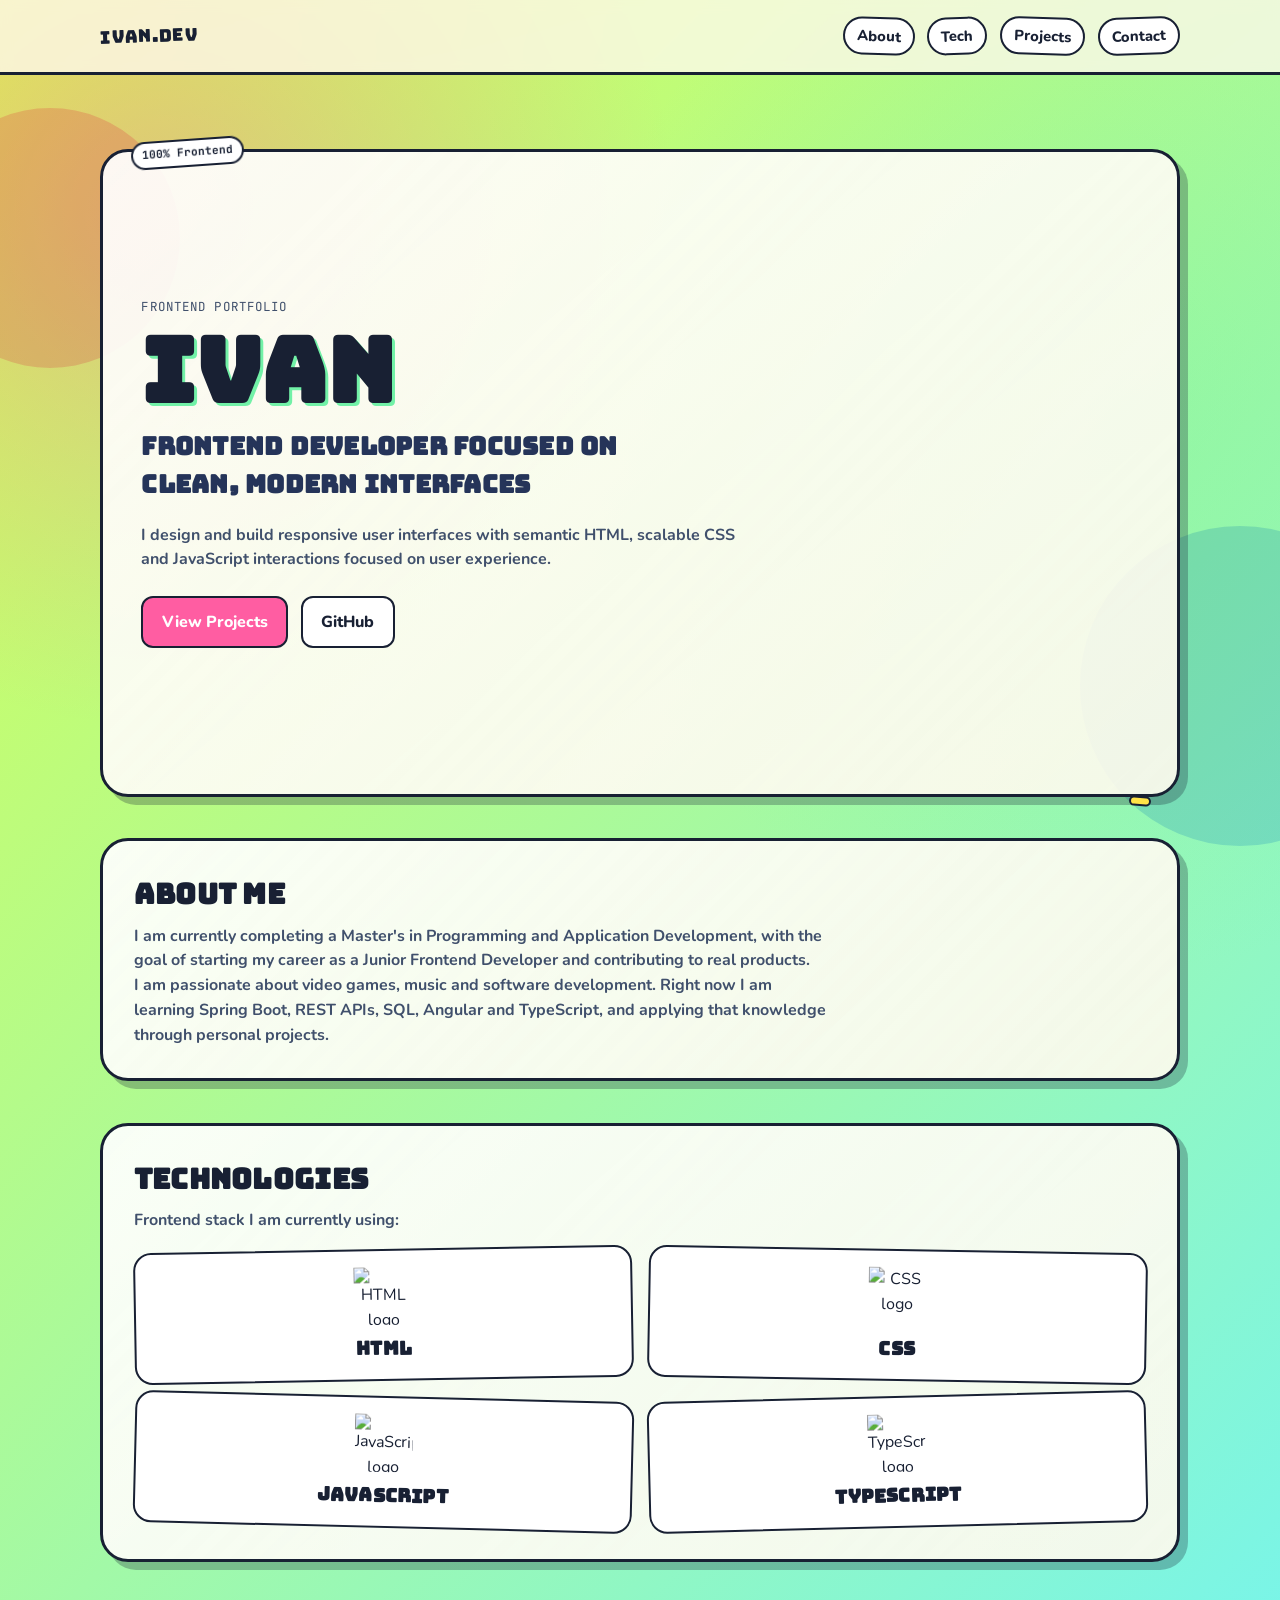
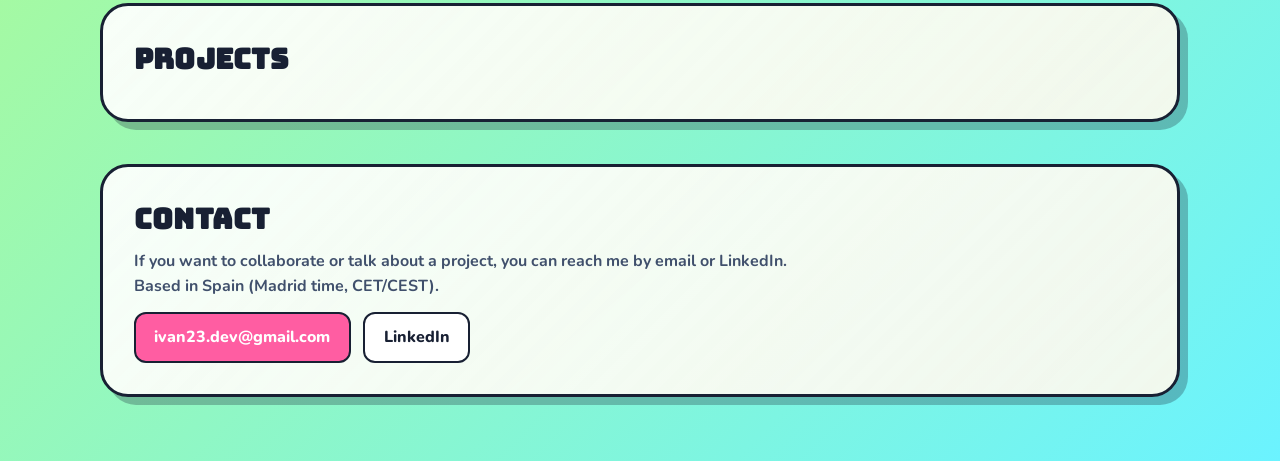
==== index.html @ 4ec6cfa6 "cambios contact" ====
<!DOCTYPE html>
<html lang="es">

<head>
    <!-- Configura la codificación de caracteres para soportar tildes y ñ -->
    <meta charset="UTF-8">
    <!-- Hace que el diseño sea responsive en móviles -->
    <meta name="viewport" content="width=device-width, initial-scale=1.0">
    <!-- Título que aparece en la pestaña del navegador -->
    <title>Ivan Portfolio</title>

    <!-- Preconexión a Google Fonts para mejorar el tiempo de carga -->
    <link rel="preconnect" href="https://fonts.googleapis.com">
    <!-- Preconexión al host estático de fuentes (requiere crossorigin) -->
    <link rel="preconnect" href="https://fonts.gstatic.com" crossorigin>
    <!-- Carga de tipografías usadas en el sitio -->
    <link
        href="https://fonts.googleapis.com/css2?family=Bungee&family=Nunito:wght@500;700;800&family=JetBrains+Mono:wght@500&display=swap"
        rel="stylesheet">
    <!-- Hoja de estilos principal del proyecto -->
    <link rel="stylesheet" href="css/style.css">
</head>

<body>
    <!-- Elementos decorativos de fondo (ocultos a lectores de pantalla) -->
    <div class="bg-orb orb-1" aria-hidden="true"></div>
    <div class="bg-orb orb-2" aria-hidden="true"></div>

    <!-- Encabezado fijo con navegación principal -->
    <header class="site-header">
        <nav class="main-nav">
            <!-- Marca/logo que lleva al inicio (sección hero) -->
            <a class="brand" href="#hero">Ivan.dev</a>

            <!-- Botón para abrir/cerrar menú en móvil -->
            <button id="menu-toggle" class="menu-toggle" type="button" aria-label="Abrir menu" aria-expanded="false"
                aria-controls="nav-links">
                Menu
            </button>

            <!-- Lista de enlaces de navegación interna -->
            <div id="nav-links" class="nav-links">
                <a href="#about">About</a>
                <a href="#technologies">Tech</a>
                <a href="#projects">Projects</a>
                <a href="#contact">Contact</a>
            </div>
        </nav>
    </header>

    <!-- Contenido principal de la página -->
    <main>
        <!-- Sección de presentación principal -->
        <section id="hero" class="hero reveal">
            <!-- Etiqueta breve del rol/perfil -->
            <p class="hero-label">Frontend Portfolio</p>
            <!-- Nombre principal -->
            <h1>Ivan</h1>
            <!-- Propuesta de valor -->
            <h2>Frontend Developer focused on clean, modern interfaces</h2>
            <!-- Resumen del enfoque de trabajo -->
            <p class="hero-copy">I design and build responsive user interfaces with semantic HTML, scalable CSS and
                JavaScript interactions focused on user experience.</p>

            <!-- Llamadas a la acción principales -->
            <div class="hero-actions">
                <!-- Enlace interno a la sección de proyectos -->
                <a class="btn btn-primary" href="#projects">View Projects</a>
                <!-- Enlace externo al perfil de GitHub (nueva pestaña segura) -->
                <a class="btn btn-ghost" href="https://github.com/notevan404" target="_blank"
                    rel="noopener noreferrer">GitHub</a>
            </div>
        </section>

        <!-- Sección de descripción personal -->
        <section id="about" class="panel reveal">
            <h2>About Me</h2>
            <p>I am currently completing a Master's in Programming and Application Development, with the goal of
                starting my career as a Junior Frontend Developer and contributing to real products.</p>
            <p>I am passionate about video games, music and software development. Right now I am learning Spring
                Boot, REST APIs, SQL, Angular and TypeScript, and applying that knowledge through personal projects.</p>
        </section>

        <!-- Sección de tecnologías usadas -->
        <section id="technologies" class="panel reveal">
            <h2>Technologies</h2>
            <p>Frontend stack I am currently using:</p>

            <!-- Cuadrícula de tarjetas de tecnologías -->
            <div class="tech-grid">
                <!-- Tarjeta: HTML -->
                <article class="tech-card">
                    <img src="https://upload.wikimedia.org/wikipedia/commons/thumb/6/61/HTML5_logo_and_wordmark.svg/500px-HTML5_logo_and_wordmark.svg.png"
                        alt="HTML logo">
                    <h3>HTML</h3>
                </article>

                <!-- Tarjeta: CSS -->
                <article class="tech-card">
                    <img src="https://upload.wikimedia.org/wikipedia/commons/thumb/d/d5/CSS3_logo_and_wordmark.svg/500px-CSS3_logo_and_wordmark.svg.png"
                        alt="CSS logo">
                    <h3>CSS</h3>
                </article>

                <!-- Tarjeta: JavaScript -->
                <article class="tech-card">
                    <img src="https://upload.wikimedia.org/wikipedia/commons/thumb/6/6a/JavaScript-logo.png/500px-JavaScript-logo.png"
                        alt="JavaScript logo">
                    <h3>JavaScript</h3>
                </article>

                <!-- Tarjeta: TypeScript -->
                <article class="tech-card">
                    <img src="https://upload.wikimedia.org/wikipedia/commons/f/f5/Typescript.svg" alt="TypeScript logo">
                    <h3>TypeScript</h3>
                </article>
            </div>
        </section>

        <!-- Sección destinada a mostrar proyectos -->
        <section id="projects" class="panel reveal">
            <h2>Projects</h2>
        </section>

        <!-- Sección de contacto con botón de correo -->
        <section id="contact" class="panel reveal">
            <h2>Contact</h2>
            <p>If you want to collaborate or talk about a project, you can reach me by email or LinkedIn.</p>
            <p>Based in Spain (Madrid time, CET/CEST).</p>
            <div class="contact-actions">
                <!-- Enlace mailto para abrir el cliente de correo -->
                <a class="btn btn-primary" href="mailto:ivan23.dev@gmail.com">ivan23.dev@gmail.com</a>
                <!-- Enlace al perfil de LinkedIn -->
                <a class="btn btn-ghost" href="https://www.linkedin.com/in/ivan-perez-403068357/" target="_blank"
                    rel="noopener noreferrer">LinkedIn</a>
            </div>
        </section>
    </main>

    <!-- Script principal con interacciones (menú móvil + animaciones reveal) -->
    <script src="js/script.js"></script>
</body>

</html>
---- css/style.css ----
/* Variables globales de color y tema visual */
:root {
    --bg-1: #d9ff4f;
    --bg-2: #6bf3ff;
    --ink: #182033;
    --ink-soft: #40506c;
    --panel: #fff9ed;
    --panel-alt: #ffffff;
    --border: #182033;
    --accent-pink: #ff5da2;
    --accent-green: #72f1a7;
    --accent-yellow: #ffe347;
    --accent-blue: #57a6ff;
}

/* Reset básico para evitar estilos por defecto inconsistentes entre navegadores */
* {
    margin: 0;
    padding: 0;
    box-sizing: border-box;
}

/* Desplazamiento suave al navegar por anclas (#id) */
html {
    scroll-behavior: smooth;
}

/* Estilos generales del documento */
body {
    font-family: "Nunito", sans-serif;
    color: var(--ink);
    line-height: 1.55;
    min-height: 100vh;
    overflow-x: hidden;
    background:
        radial-gradient(circle at 12% 10%, rgba(255, 93, 162, 0.35), transparent 24%),
        radial-gradient(circle at 88% 20%, rgba(114, 241, 167, 0.35), transparent 28%),
        linear-gradient(135deg, var(--bg-1), var(--bg-2));
}

/* Contenedor central del contenido principal */
main {
    width: min(1080px, 92%);
    margin: 0 auto;
    padding: 2rem 0 4rem;
}

/* Estilo base de las esferas decorativas de fondo */
.bg-orb {
    position: fixed;
    border-radius: 50%;
    z-index: -1;
    pointer-events: none;
    mix-blend-mode: multiply;
}

/* Primera esfera: lado izquierdo superior con animación flotante */
.orb-1 {
    width: 260px;
    height: 260px;
    left: -80px;
    top: 12vh;
    background: rgba(255, 93, 162, 0.28);
    animation: drift 7s ease-in-out infinite;
}

/* Segunda esfera: lado derecho inferior con animación invertida */
.orb-2 {
    width: 320px;
    height: 320px;
    right: -120px;
    bottom: 6vh;
    background: rgba(87, 166, 255, 0.3);
    animation: drift 9s ease-in-out infinite reverse;
}

/* Header pegajoso para mantener la navegación visible al hacer scroll */
.site-header {
    position: sticky;
    top: 0;
    z-index: 20;
    background: rgba(255, 249, 237, 0.78);
    backdrop-filter: blur(6px);
    border-bottom: 3px solid var(--border);
}

/* Barra de navegación: distribuye logo y enlaces */
.main-nav {
    width: min(1080px, 92%);
    margin: 0 auto;
    min-height: 72px;
    display: flex;
    align-items: center;
    justify-content: space-between;
    gap: 1rem;
}

/* Marca/logo del sitio */
.brand {
    font-family: "Bungee", cursive;
    color: var(--ink);
    text-decoration: none;
    font-size: 1.1rem;
    letter-spacing: 0.02em;
    transform: rotate(-2deg);
}

/* Contenedor de enlaces de navegación */
.nav-links {
    display: flex;
    align-items: center;
    gap: 0.8rem;
}

/* Estilo individual de cada enlace del menú */
.nav-links a {
    text-decoration: none;
    color: var(--ink);
    font-weight: 800;
    font-size: 0.92rem;
    border: 2px solid var(--border);
    border-radius: 999px;
    padding: 0.35rem 0.75rem;
    background: var(--panel-alt);
    transition: transform 0.2s ease, background 0.2s ease;
}

/* Rota enlaces pares para efecto visual dinámico */
.nav-links a:nth-child(2n) {
    transform: rotate(-2deg);
}

/* Rota enlaces impares en sentido opuesto */
.nav-links a:nth-child(2n + 1) {
    transform: rotate(2deg);
}

/* Efecto hover: destaca enlace y corrige rotación */
.nav-links a:hover {
    background: var(--accent-yellow);
    transform: translateY(-2px) rotate(0deg);
}

/* Botón de menú hamburguesa (visible en móvil) */
.menu-toggle {
    display: none;
    border: 2px solid var(--border);
    background: var(--panel-alt);
    color: var(--ink);
    padding: 0.35rem 0.75rem;
    border-radius: 999px;
    font-family: "JetBrains Mono", monospace;
    font-size: 0.8rem;
    cursor: pointer;
}

/* Separación vertical entre secciones */
section {
    margin-top: 2.6rem;
}

/* Base visual compartida entre hero y paneles */
.hero,
.panel {
    background:
        linear-gradient(140deg, rgba(255, 255, 255, 0.92), rgba(255, 249, 237, 0.9)),
        repeating-linear-gradient(-45deg, rgba(24, 32, 51, 0.03) 0 10px, rgba(24, 32, 51, 0.01) 10px 20px);
    border: 3px solid var(--border);
    border-radius: 28px;
    box-shadow: 8px 8px 0 rgba(24, 32, 51, 0.28);
}

/* Hero: sección principal con distribución de contenido */
.hero {
    min-height: 72vh;
    display: grid;
    align-content: center;
    gap: 0.7rem;
    padding: clamp(1.4rem, 3vw, 3rem);
    position: relative;
}

/* Two decorative badges to add playful energy without extra HTML nodes. */
.hero::before,
.hero::after {
    position: absolute;
    font-family: "JetBrains Mono", monospace;
    font-size: 0.7rem;
    font-weight: 700;
    border: 2px solid var(--border);
    border-radius: 999px;
    padding: 0.2rem 0.55rem;
    background: var(--panel-alt);
}

/* Badge superior decorativo */
.hero::before {
    content: "100% Frontend";
    top: -13px;
    left: 28px;
    transform: rotate(-4deg);
}

/* Badge inferior decorativo */
.hero::after {
    content: "";
    bottom: -13px;
    right: 26px;
    transform: rotate(4deg);
    background: var(--accent-yellow);
}

/* Etiqueta pequeña superior del hero */
.hero-label {
    font-family: "JetBrains Mono", monospace;
    font-size: 0.78rem;
    text-transform: uppercase;
    letter-spacing: 0.09em;
    color: var(--ink-soft);
}

/* Tipografía de encabezados principales */
h1,
h2,
h3 {
    font-family: "Bungee", cursive;
    letter-spacing: 0.01em;
}

/* Título principal del hero */
h1 {
    font-size: clamp(2.6rem, 9vw, 5.6rem);
    line-height: 0.98;
    color: var(--ink);
    text-shadow: 3px 3px 0 var(--accent-green);
}

/* Subtítulo del hero */
.hero h2 {
    font-size: clamp(1rem, 2.6vw, 1.55rem);
    max-width: 30ch;
    color: #253459;
}

/* Texto descriptivo del hero */
.hero-copy {
    max-width: 62ch;
    color: var(--ink-soft);
    font-weight: 700;
}

/* Fila de botones del hero */
.hero-actions {
    margin-top: 0.8rem;
    display: flex;
    flex-wrap: wrap;
    gap: 0.8rem;
}

/* Fila de acciones en la sección de contacto */
.contact-actions {
    margin-top: 0.8rem;
    display: flex;
    flex-wrap: wrap;
    gap: 0.8rem;
}

/* Estilo base reutilizable de botones */
.btn {
    display: inline-flex;
    align-items: center;
    justify-content: center;
    text-decoration: none;
    font-weight: 800;
    padding: 0.72rem 1.15rem;
    border-radius: 12px;
    border: 2px solid var(--border);
    transition: transform 0.2s ease, box-shadow 0.2s ease, background 0.2s ease;
}

/* Animación al pasar el cursor sobre botones */
.btn:hover {
    transform: translateY(-3px) rotate(-1deg);
    box-shadow: 4px 4px 0 rgba(24, 32, 51, 0.22);
}

/* Variante principal de botón (rosa) */
.btn-primary {
    background: var(--accent-pink);
    color: #ffffff;
}

/* Hover específico de botón principal */
.btn-primary:hover {
    background: #f2418e;
}

/* Variante secundaria/ghost de botón */
.btn-ghost {
    background: var(--panel-alt);
    color: var(--ink);
}

/* Encabezado de sección */
h2 {
    font-size: clamp(1.3rem, 2.2vw, 1.95rem);
    margin-bottom: 0.5rem;
    color: var(--ink);
}

/* Caja de contenido para secciones tipo panel */
.panel {
    padding: clamp(1rem, 2.4vw, 2rem);
}

/* Párrafos dentro de paneles */
.panel p {
    color: var(--ink-soft);
    font-weight: 700;
    max-width: 70ch;
}

/* Grid para tarjetas de tecnologías */
.tech-grid {
    margin-top: 1rem;
    display: grid;
    grid-template-columns: repeat(2, minmax(190px, 1fr));
    gap: 0.95rem;
}

/* Tarjeta individual de tecnología */
.tech-card {
    background: var(--panel-alt);
    border: 2px solid var(--border);
    border-radius: 18px;
    padding: 1rem;
    display: grid;
    place-items: center;
    text-align: center;
    gap: 0.55rem;
    transition: transform 0.22s ease, background 0.22s ease;
}

/* Rotaciones leves para aspecto orgánico de cada tarjeta */
.tech-card:nth-child(1) {
    transform: rotate(-1deg);
}

.tech-card:nth-child(2) {
    transform: rotate(1deg);
}

.tech-card:nth-child(3) {
    transform: rotate(1.4deg);
}

.tech-card:nth-child(4) {
    transform: rotate(-1.4deg);
}

/* Hover de tarjeta: la eleva y elimina inclinación */
.tech-card:hover {
    transform: translateY(-5px) rotate(0deg);
    background: #fff;
}

/* Tamaño uniforme para logos dentro de tarjetas */
.tech-card img {
    width: 58px;
    height: 58px;
    object-fit: contain;
}

/* Estado inicial para animación de aparición al hacer scroll */
.reveal {
    opacity: 0;
    transform: translateY(18px) scale(0.98);
    transition: opacity 0.55s ease, transform 0.55s ease;
}

/* Estado visible que aplica el JS cuando el elemento entra en pantalla */
.reveal.is-visible {
    opacity: 1;
    transform: translateY(0) scale(1);
}

/* Animación vertical suave para esferas decorativas */
@keyframes drift {

    0%,
    100% {
        transform: translateY(0);
    }

    50% {
        transform: translateY(-18px);
    }
}

/* Reglas responsive para pantallas pequeñas */
@media (max-width: 760px) {

    /* Muestra el botón de menú en móvil */
    .menu-toggle {
        display: inline-block;
    }

    /* Menú desplegable móvil: oculto por defecto */
    .nav-links {
        position: absolute;
        right: 4%;
        top: 64px;
        display: grid;
        gap: 0.35rem;
        border: 2px solid var(--border);
        border-radius: 14px;
        background: var(--panel);
        padding: 0.5rem;
        min-width: 178px;
        opacity: 0;
        pointer-events: none;
        transform: translateY(-8px);
        transition: opacity 0.2s ease, transform 0.2s ease;
    }

    /* En móvil, elimina rotaciones para mejorar legibilidad */
    .nav-links a,
    .nav-links a:nth-child(2n),
    .nav-links a:nth-child(2n + 1) {
        transform: rotate(0deg);
    }

    /* Estado abierto del menú móvil (controlado por JS) */
    .nav-links.open {
        opacity: 1;
        pointer-events: auto;
        transform: translateY(0);
    }

    /* Ajusta altura mínima del hero en móvil */
    .hero {
        min-height: 62vh;
    }

    /* Reubica badge inferior para no salir del contenedor */
    .hero::after {
        right: 14px;
    }

    /* En móvil, una sola columna de tecnologías */
    .tech-grid {
        grid-template-columns: 1fr;
    }
}
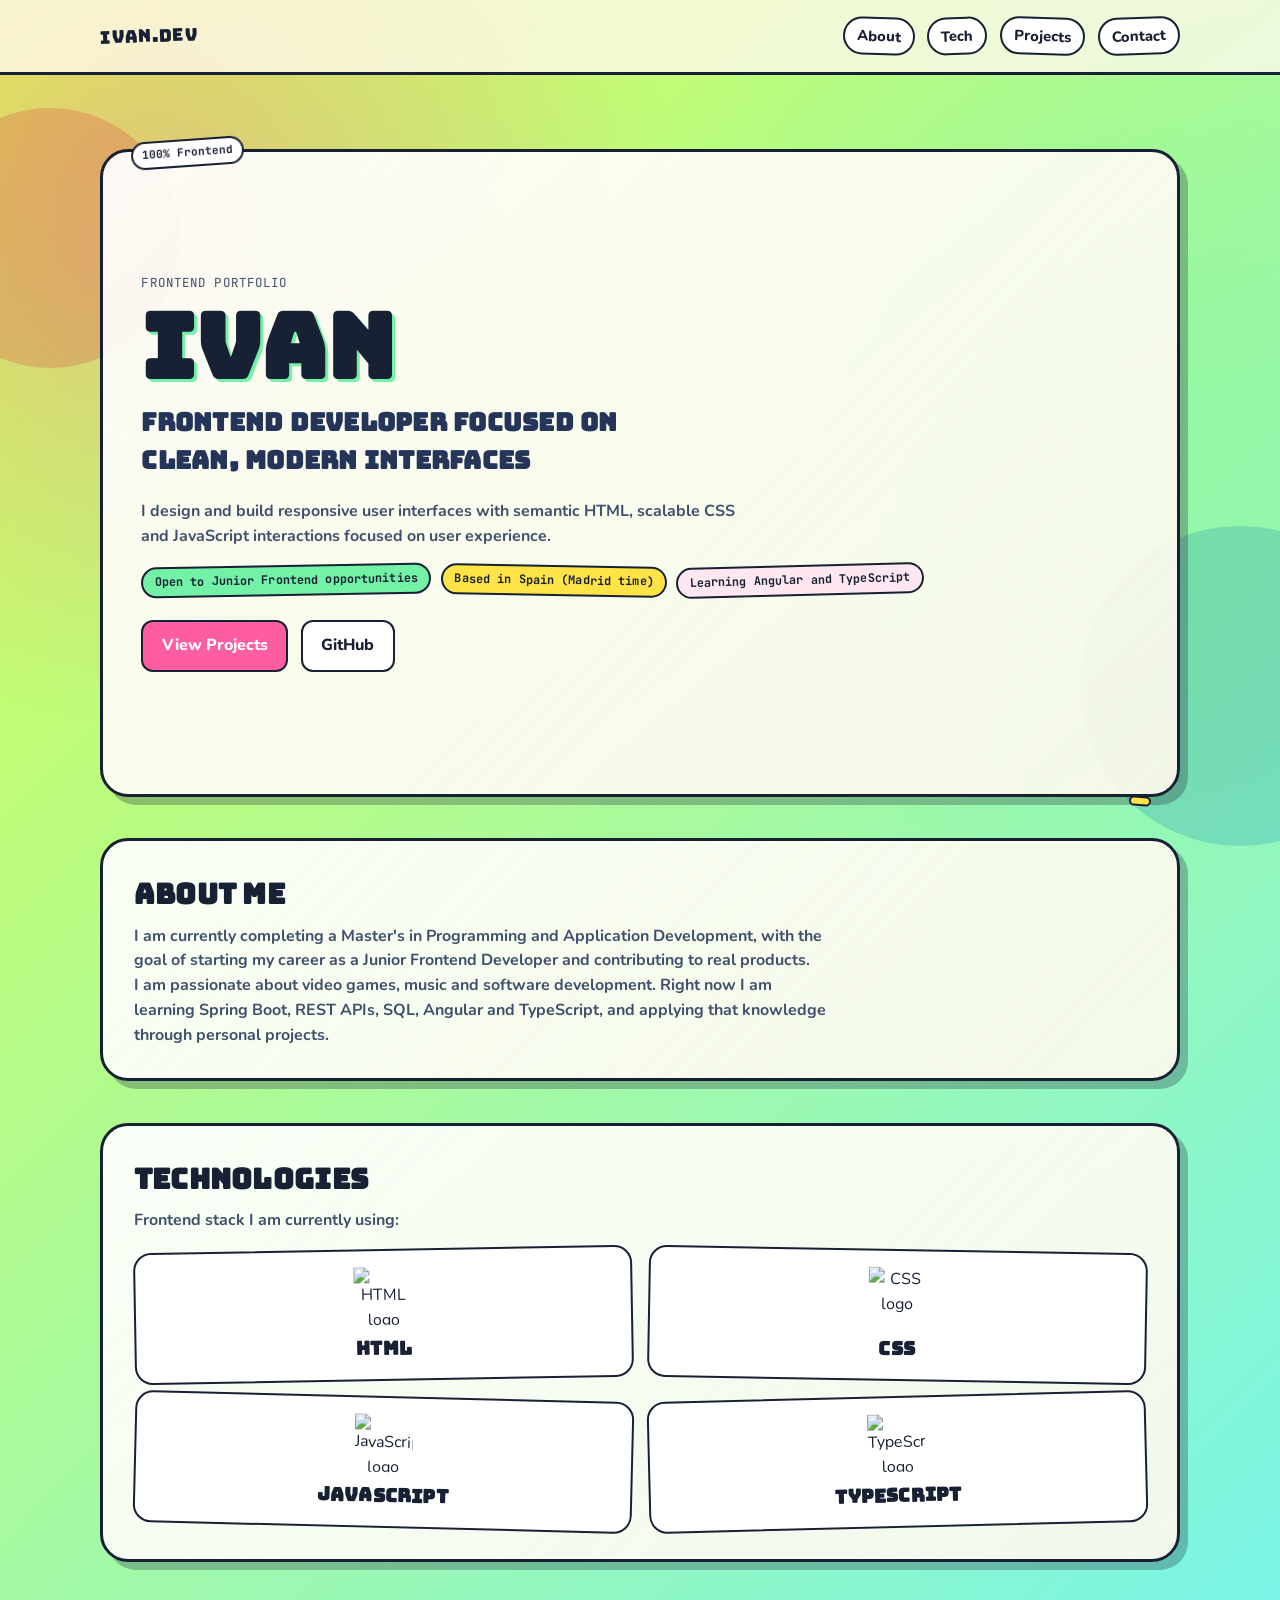
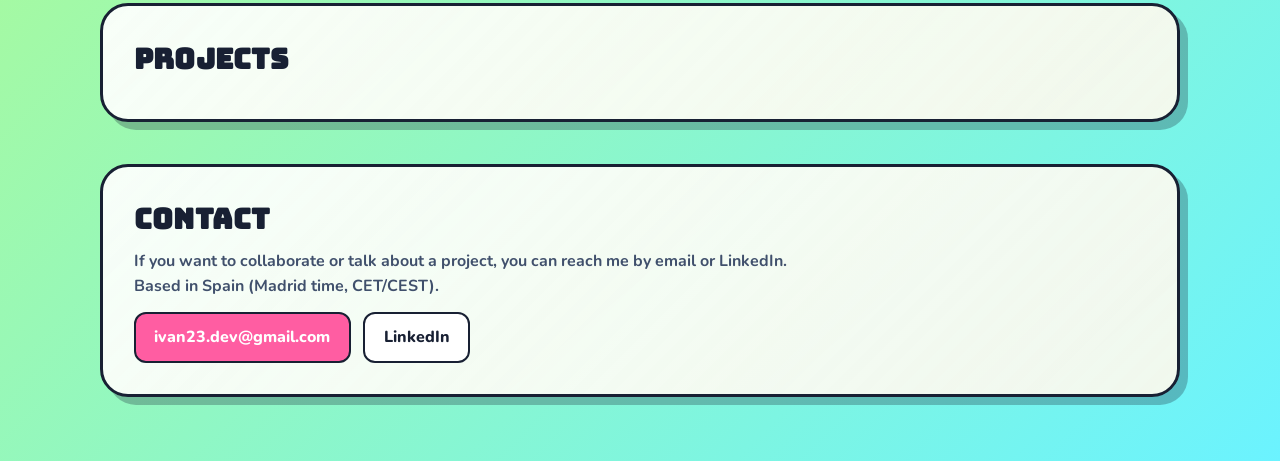
==== commit 9f8070ff: "cambios hero" ====
--- a/index.html
+++ b/index.html
@@ -61,6 +61,13 @@
             <!-- Resumen del enfoque de trabajo -->
             <p class="hero-copy">I design and build responsive user interfaces with semantic HTML, scalable CSS and
                 JavaScript interactions focused on user experience.</p>
+
+            <!-- Puntos clave para reforzar perfil y ocupar mejor el espacio del hero -->
+            <div class="hero-highlights" aria-label="Key profile highlights">
+                <span class="hero-pill">Open to Junior Frontend opportunities</span>
+                <span class="hero-pill">Based in Spain (Madrid time)</span>
+                <span class="hero-pill">Learning Angular and TypeScript</span>
+            </div>
 
             <!-- Llamadas a la acción principales -->
             <div class="hero-actions">
--- a/css/style.css
+++ b/css/style.css
@@ -247,6 +247,44 @@
     max-width: 62ch;
     color: var(--ink-soft);
     font-weight: 700;
+}
+
+/* Etiquetas informativas dentro del hero para reforzar perfil */
+.hero-highlights {
+    margin-top: 0.3rem;
+    display: flex;
+    flex-wrap: wrap;
+    gap: 0.55rem;
+}
+
+/* Chip decorativo con información clave */
+.hero-pill {
+    display: inline-flex;
+    align-items: center;
+    border: 2px solid var(--border);
+    border-radius: 999px;
+    padding: 0.28rem 0.72rem;
+    font-family: "JetBrains Mono", monospace;
+    font-size: 0.74rem;
+    font-weight: 700;
+    letter-spacing: 0.01em;
+    color: var(--ink);
+    background: var(--panel-alt);
+}
+
+.hero-pill:nth-child(1) {
+    background: var(--accent-green);
+    transform: rotate(-1deg);
+}
+
+.hero-pill:nth-child(2) {
+    background: var(--accent-yellow);
+    transform: rotate(1deg);
+}
+
+.hero-pill:nth-child(3) {
+    background: #ffe7f2;
+    transform: rotate(-1.5deg);
 }
 
 /* Fila de botones del hero */
@@ -442,6 +480,14 @@
         min-height: 62vh;
     }
 
+    .hero-highlights {
+        gap: 0.45rem;
+    }
+
+    .hero-pill {
+        font-size: 0.69rem;
+    }
+
     /* Reubica badge inferior para no salir del contenedor */
     .hero::after {
         right: 14px;
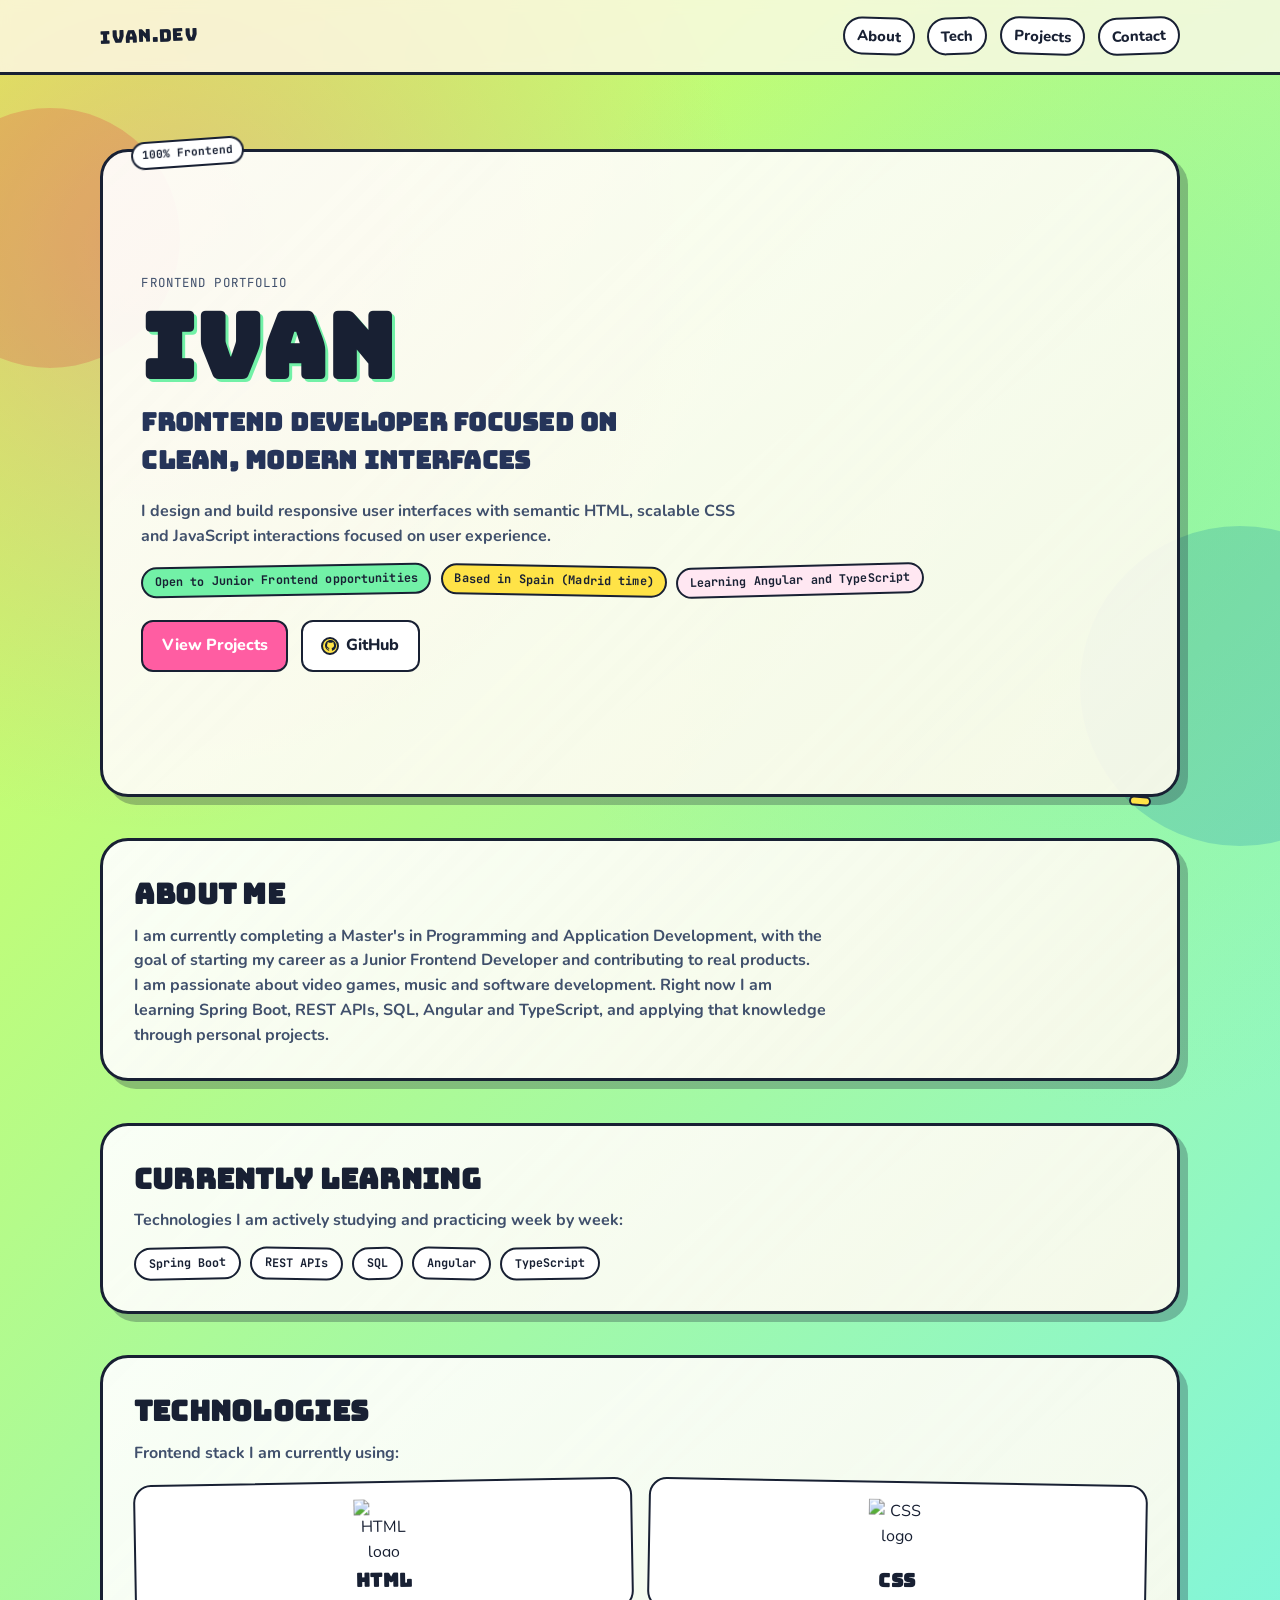
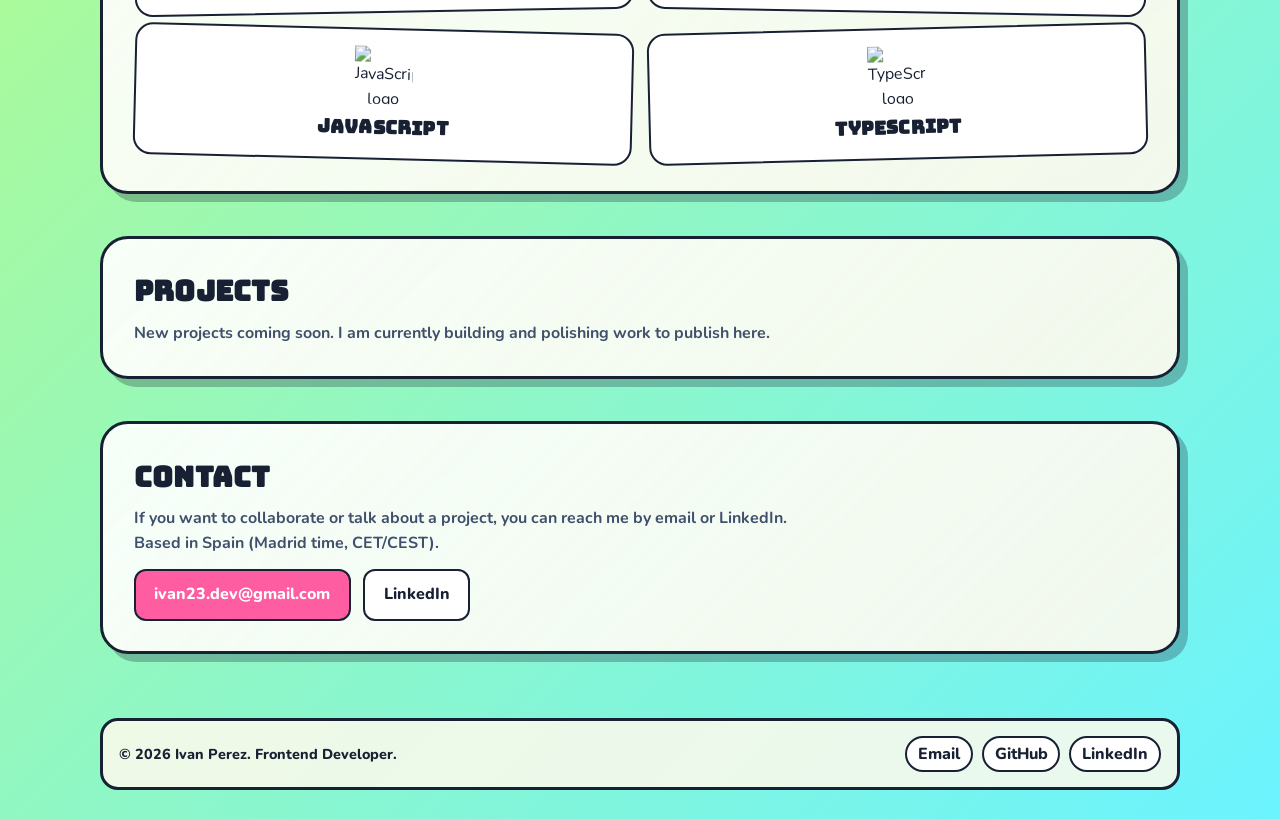
==== commit 93b13514: "cambios hero git" ====
--- a/index.html
+++ b/index.html
@@ -74,8 +74,16 @@
                 <!-- Enlace interno a la sección de proyectos -->
                 <a class="btn btn-primary" href="#projects">View Projects</a>
                 <!-- Enlace externo al perfil de GitHub (nueva pestaña segura) -->
-                <a class="btn btn-ghost" href="https://github.com/notevan404" target="_blank"
-                    rel="noopener noreferrer">GitHub</a>
+                <a class="btn btn-ghost btn-github" href="https://github.com/notevan404" target="_blank"
+                    rel="noopener noreferrer">
+                    <span class="btn-icon" aria-hidden="true">
+                        <svg viewBox="0 0 16 16" role="img" aria-label="GitHub logo">
+                            <path
+                                d="M8 0C3.58 0 0 3.58 0 8c0 3.54 2.29 6.53 5.47 7.59.4.07.55-.17.55-.38 0-.19-.01-.82-.01-1.49-2.01.37-2.53-.49-2.69-.94-.09-.23-.48-.94-.82-1.13-.28-.15-.68-.52-.01-.53.63-.01 1.08.58 1.23.82.72 1.21 1.87.87 2.33.66.07-.52.28-.87.5-1.07-1.78-.2-3.64-.89-3.64-3.95 0-.87.31-1.59.82-2.15-.08-.2-.36-1.02.08-2.12 0 0 .67-.21 2.2.82a7.5 7.5 0 0 1 4 0c1.53-1.04 2.2-.82 2.2-.82.44 1.1.16 1.92.08 2.12.51.56.82 1.27.82 2.15 0 3.07-1.87 3.75-3.65 3.95.29.25.54.73.54 1.48 0 1.07-.01 1.93-.01 2.2 0 .21.15.46.55.38A8.01 8.01 0 0 0 16 8c0-4.42-3.58-8-8-8z" />
+                        </svg>
+                    </span>
+                    <span>GitHub</span>
+                </a>
             </div>
         </section>
 
@@ -86,6 +94,19 @@
                 starting my career as a Junior Frontend Developer and contributing to real products.</p>
             <p>I am passionate about video games, music and software development. Right now I am learning Spring
                 Boot, REST APIs, SQL, Angular and TypeScript, and applying that knowledge through personal projects.</p>
+        </section>
+
+        <!-- Mini sección con tecnologías que estoy aprendiendo actualmente -->
+        <section class="panel reveal">
+            <h2>Currently Learning</h2>
+            <p>Technologies I am actively studying and practicing week by week:</p>
+            <div class="learning-list" aria-label="Current learning topics">
+                <span class="learning-chip">Spring Boot</span>
+                <span class="learning-chip">REST APIs</span>
+                <span class="learning-chip">SQL</span>
+                <span class="learning-chip">Angular</span>
+                <span class="learning-chip">TypeScript</span>
+            </div>
         </section>
 
         <!-- Sección de tecnologías usadas -->
@@ -127,6 +148,7 @@
         <!-- Sección destinada a mostrar proyectos -->
         <section id="projects" class="panel reveal">
             <h2>Projects</h2>
+            <p>New projects coming soon. I am currently building and polishing work to publish here.</p>
         </section>
 
         <!-- Sección de contacto con botón de correo -->
@@ -144,6 +166,17 @@
         </section>
     </main>
 
+    <!-- Pie de página con enlaces clave y marca personal -->
+    <footer class="site-footer">
+        <p>&copy; 2026 Ivan Perez. Frontend Developer.</p>
+        <div class="footer-links">
+            <a href="mailto:ivan23.dev@gmail.com">Email</a>
+            <a href="https://github.com/notevan404" target="_blank" rel="noopener noreferrer">GitHub</a>
+            <a href="https://www.linkedin.com/in/ivan-perez-403068357/" target="_blank"
+                rel="noopener noreferrer">LinkedIn</a>
+        </div>
+    </footer>
+
     <!-- Script principal con interacciones (menú móvil + animaciones reveal) -->
     <script src="js/script.js"></script>
 </body>
--- a/css/style.css
+++ b/css/style.css
@@ -308,6 +308,7 @@
     display: inline-flex;
     align-items: center;
     justify-content: center;
+    gap: 0.45rem;
     text-decoration: none;
     font-weight: 800;
     padding: 0.72rem 1.15rem;
@@ -337,6 +338,29 @@
 .btn-ghost {
     background: var(--panel-alt);
     color: var(--ink);
+}
+
+/* Contenedor del icono dentro de botones */
+.btn-icon {
+    width: 1.1rem;
+    height: 1.1rem;
+    display: inline-flex;
+    align-items: center;
+    justify-content: center;
+}
+
+.btn-icon svg {
+    width: 100%;
+    height: 100%;
+    fill: currentColor;
+}
+
+/* Detalle visual específico del botón de GitHub en el hero */
+.btn-github .btn-icon {
+    padding: 0.08rem;
+    border: 2px solid var(--border);
+    border-radius: 999px;
+    background: var(--accent-yellow);
 }
 
 /* Encabezado de sección */
@@ -356,6 +380,35 @@
     color: var(--ink-soft);
     font-weight: 700;
     max-width: 70ch;
+}
+
+/* Contenedor de chips para la sección Currently Learning */
+.learning-list {
+    margin-top: 0.9rem;
+    display: flex;
+    flex-wrap: wrap;
+    gap: 0.6rem;
+}
+
+/* Chip individual de tecnología en aprendizaje */
+.learning-chip {
+    display: inline-flex;
+    align-items: center;
+    border: 2px solid var(--border);
+    border-radius: 999px;
+    padding: 0.32rem 0.8rem;
+    background: var(--panel-alt);
+    font-family: "JetBrains Mono", monospace;
+    font-size: 0.74rem;
+    font-weight: 700;
+}
+
+.learning-chip:nth-child(odd) {
+    transform: rotate(-1deg);
+}
+
+.learning-chip:nth-child(even) {
+    transform: rotate(1deg);
 }
 
 /* Grid para tarjetas de tecnologías */
@@ -420,6 +473,47 @@
 .reveal.is-visible {
     opacity: 1;
     transform: translateY(0) scale(1);
+}
+
+/* Footer principal del sitio */
+.site-footer {
+    width: min(1080px, 92%);
+    margin: 0 auto 1.8rem;
+    padding: 0.9rem 1rem;
+    border: 3px solid var(--border);
+    border-radius: 18px;
+    background: rgba(255, 249, 237, 0.85);
+    display: flex;
+    flex-wrap: wrap;
+    justify-content: space-between;
+    align-items: center;
+    gap: 0.7rem;
+}
+
+.site-footer p {
+    color: var(--ink);
+    font-weight: 800;
+    font-size: 0.9rem;
+}
+
+.footer-links {
+    display: flex;
+    flex-wrap: wrap;
+    gap: 0.55rem;
+}
+
+.footer-links a {
+    text-decoration: none;
+    color: var(--ink);
+    font-weight: 800;
+    border: 2px solid var(--border);
+    border-radius: 999px;
+    padding: 0.25rem 0.68rem;
+    background: var(--panel-alt);
+}
+
+.footer-links a:hover {
+    background: var(--accent-yellow);
 }
 
 /* Animación vertical suave para esferas decorativas */
@@ -497,4 +591,9 @@
     .tech-grid {
         grid-template-columns: 1fr;
     }
+
+    .site-footer {
+        justify-content: center;
+        text-align: center;
+    }
 }
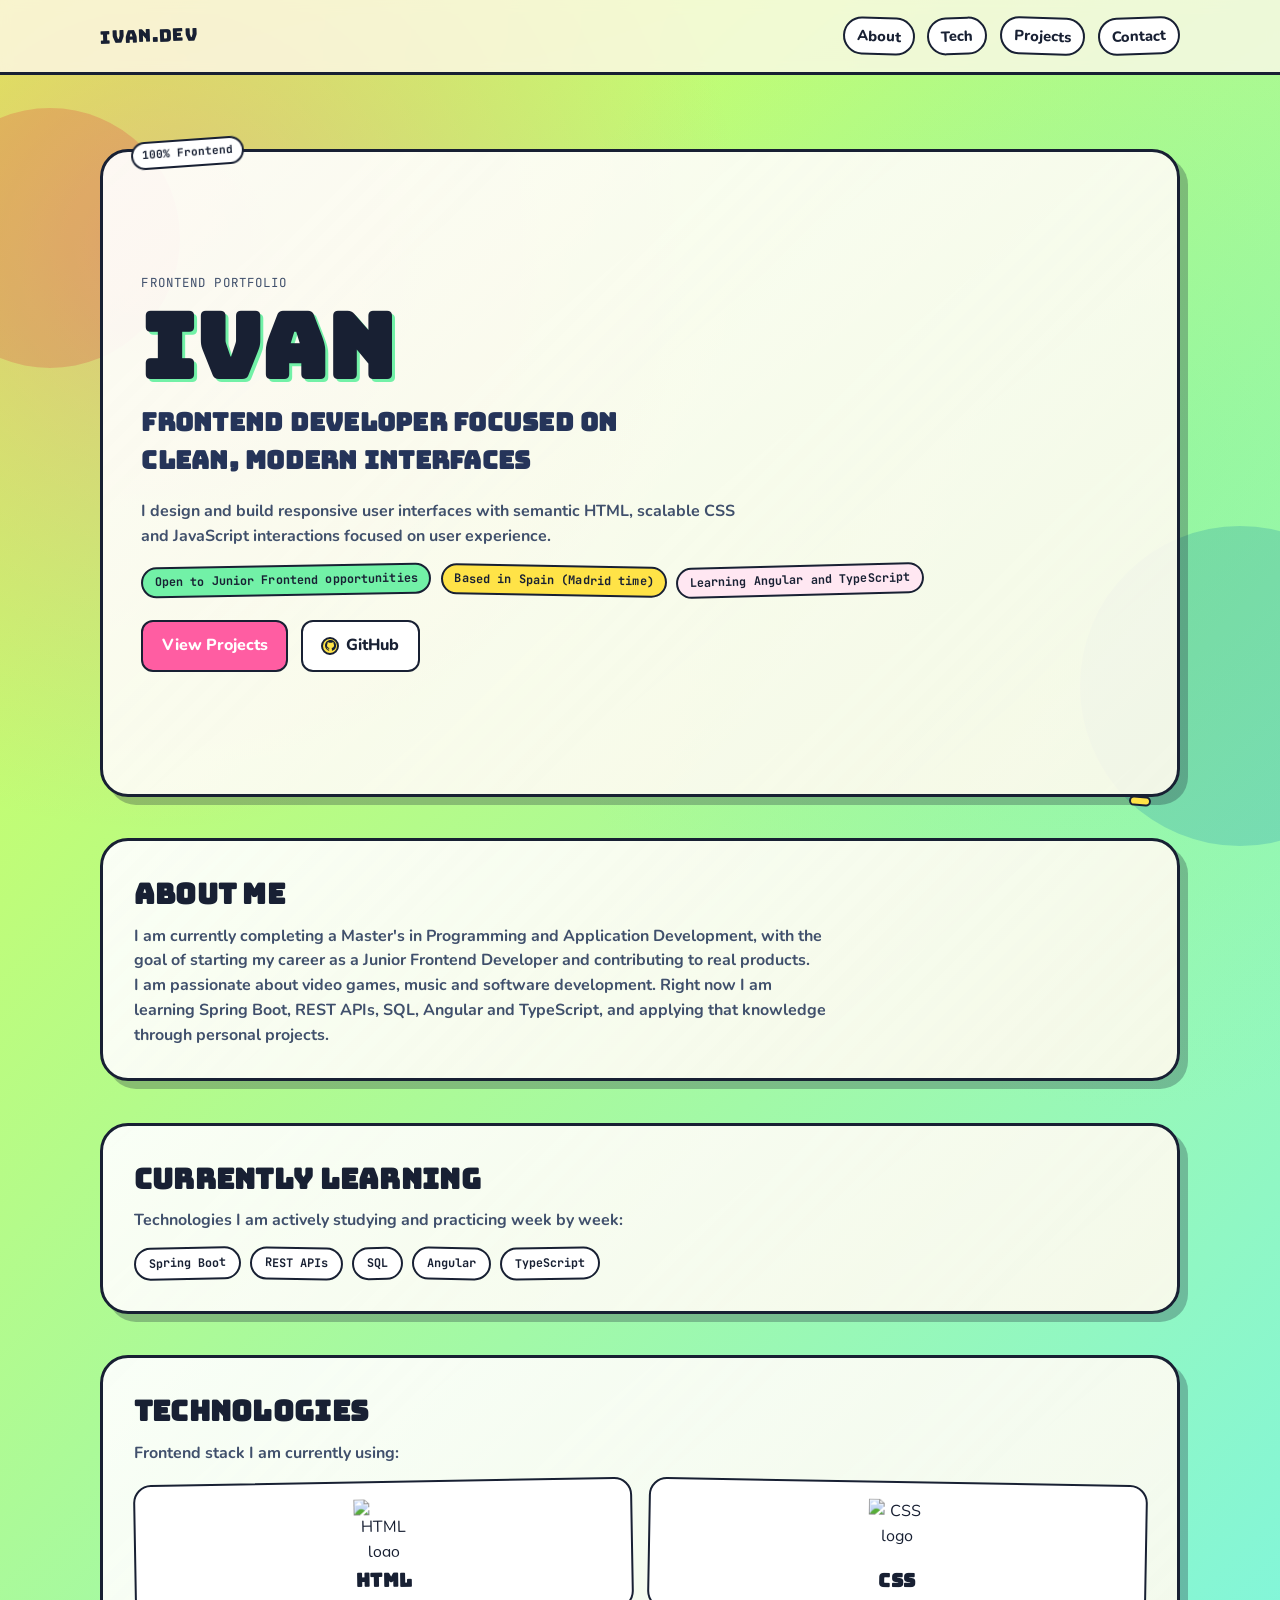
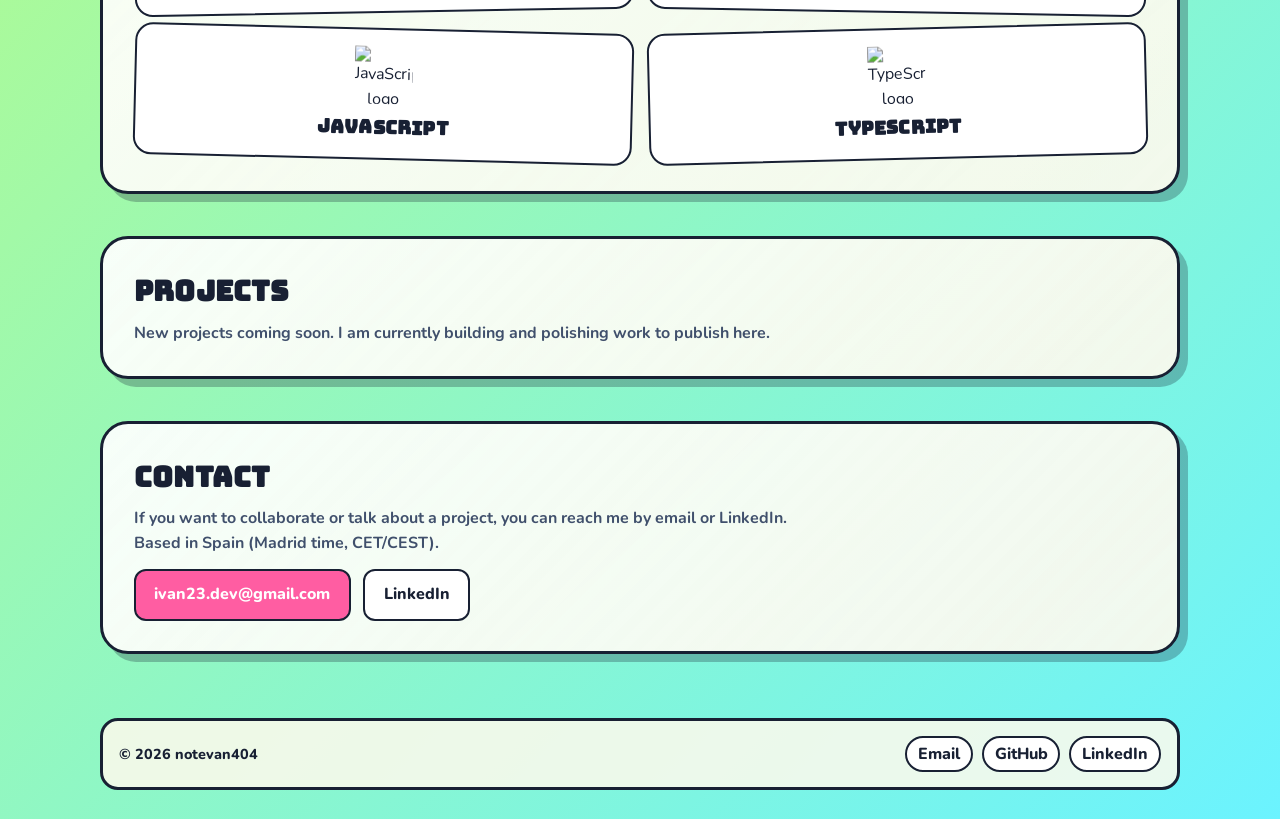
==== commit 0a529564: "cambios pie de pagina" ====
--- a/index.html
+++ b/index.html
@@ -168,7 +168,7 @@
 
     <!-- Pie de página con enlaces clave y marca personal -->
     <footer class="site-footer">
-        <p>&copy; 2026 Ivan Perez. Frontend Developer.</p>
+        <p>&copy; 2026 notevan404</p>
         <div class="footer-links">
             <a href="mailto:ivan23.dev@gmail.com">Email</a>
             <a href="https://github.com/notevan404" target="_blank" rel="noopener noreferrer">GitHub</a>
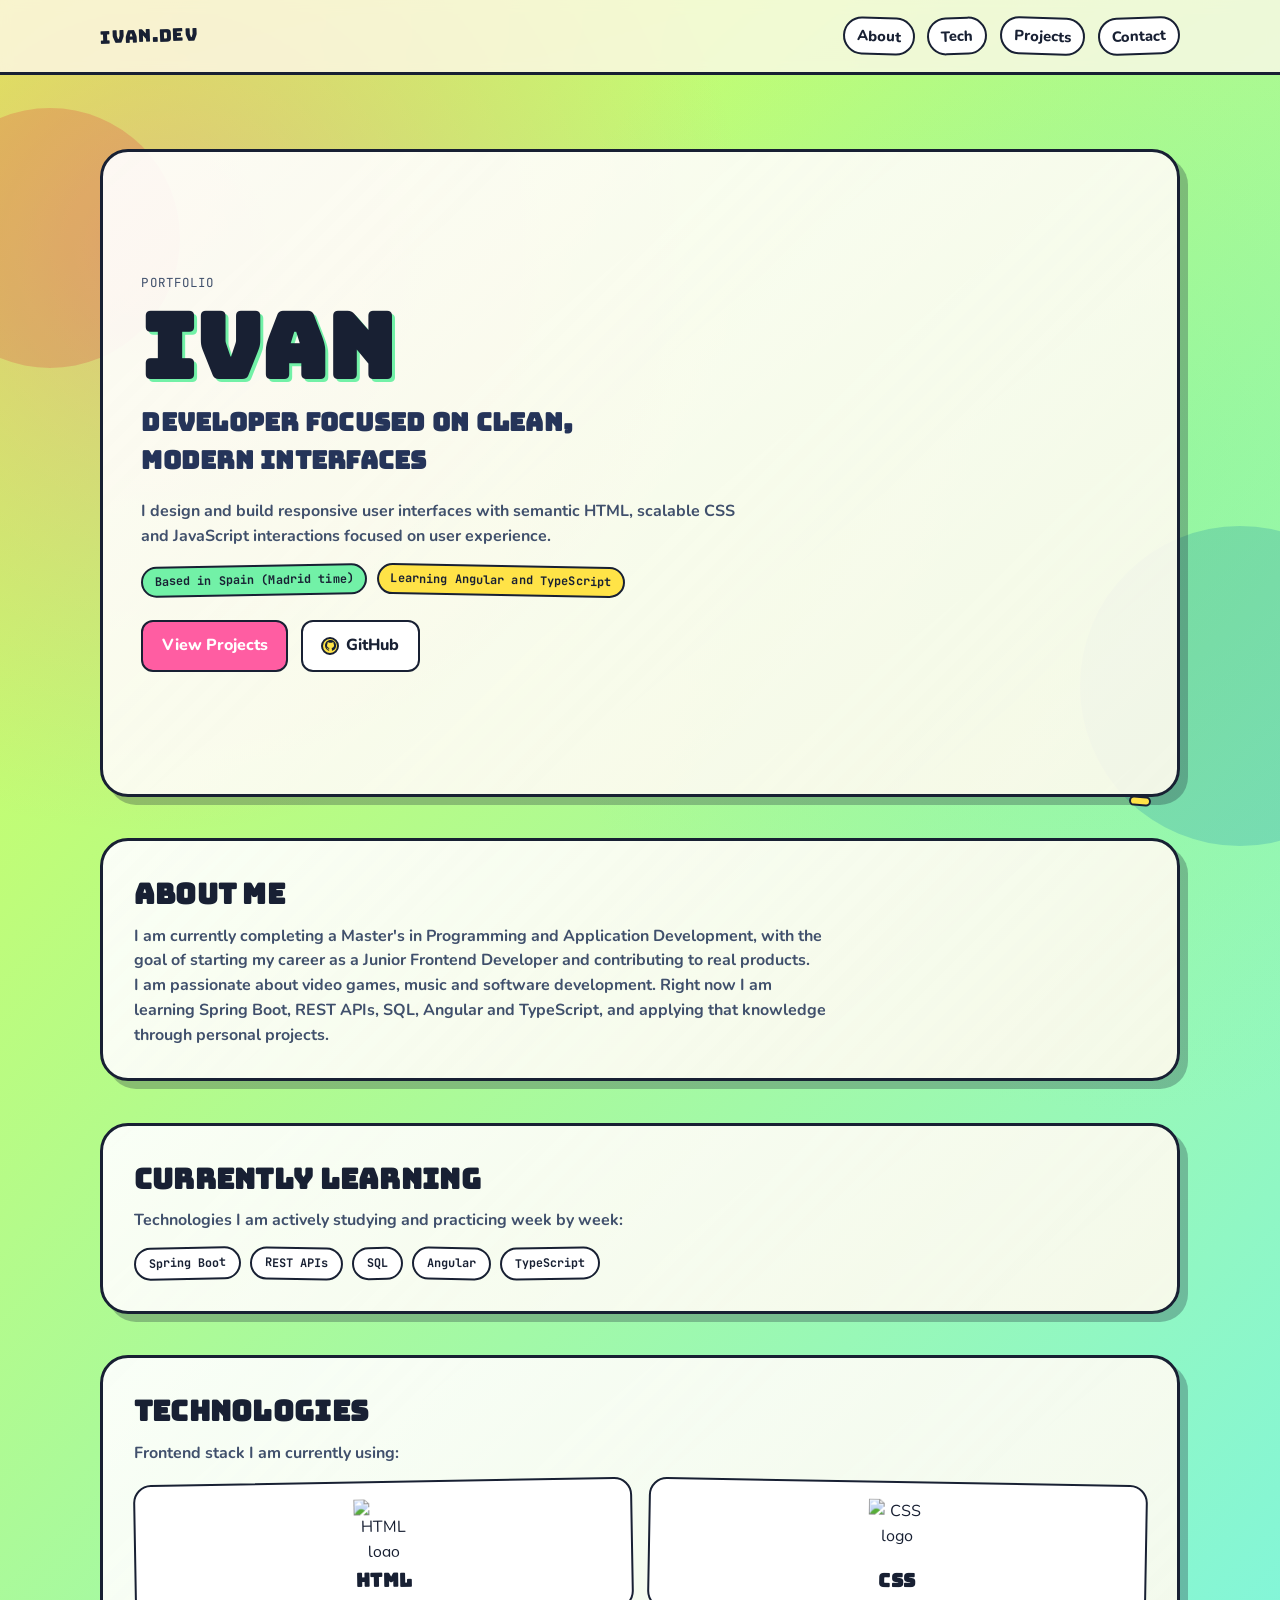
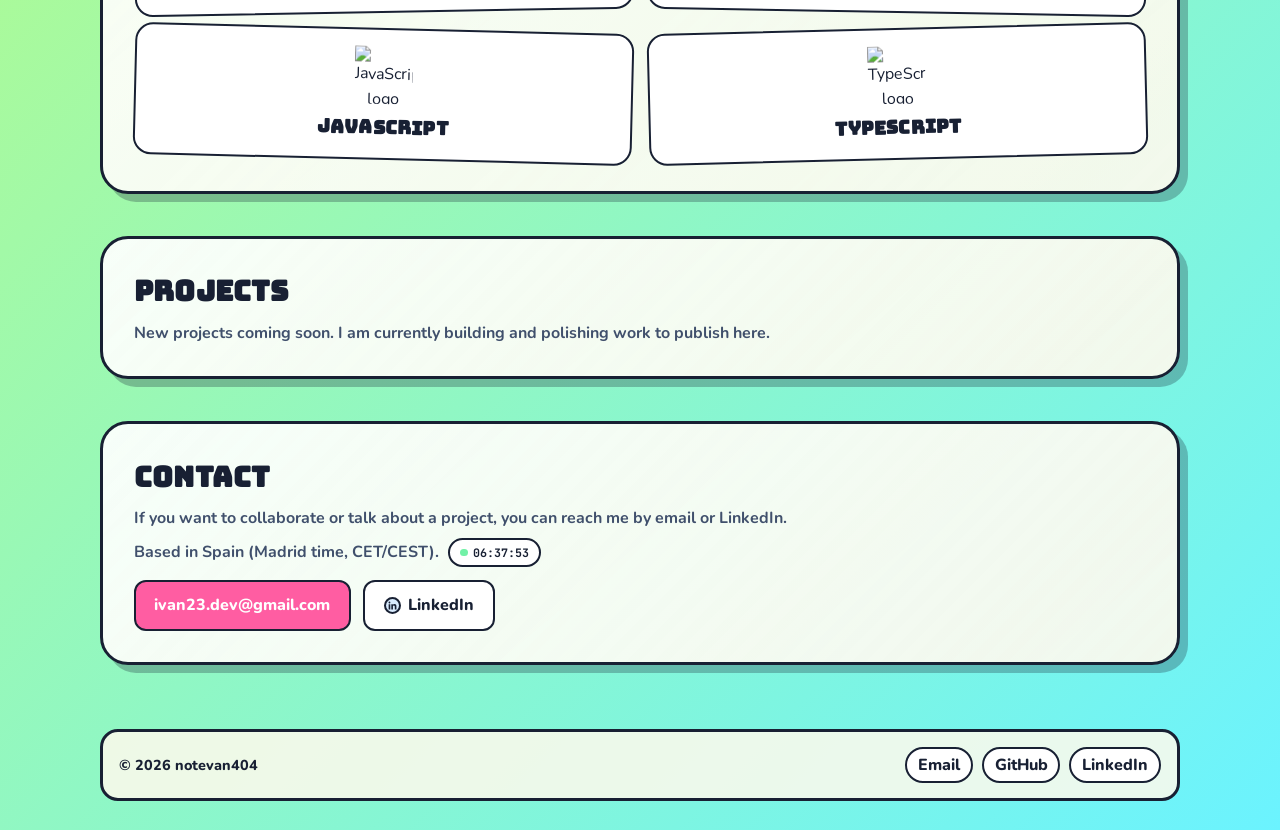
==== commit 95c87a26: "cambios reloj" ====
--- a/index.html
+++ b/index.html
@@ -53,18 +53,18 @@
         <!-- Sección de presentación principal -->
         <section id="hero" class="hero reveal">
             <!-- Etiqueta breve del rol/perfil -->
-            <p class="hero-label">Frontend Portfolio</p>
+            <p class="hero-label">Portfolio</p>
             <!-- Nombre principal -->
             <h1>Ivan</h1>
             <!-- Propuesta de valor -->
-            <h2>Frontend Developer focused on clean, modern interfaces</h2>
+            <h2>Developer focused on clean, modern interfaces</h2>
             <!-- Resumen del enfoque de trabajo -->
             <p class="hero-copy">I design and build responsive user interfaces with semantic HTML, scalable CSS and
                 JavaScript interactions focused on user experience.</p>
 
             <!-- Puntos clave para reforzar perfil y ocupar mejor el espacio del hero -->
             <div class="hero-highlights" aria-label="Key profile highlights">
-                <span class="hero-pill">Open to Junior Frontend opportunities</span>
+
                 <span class="hero-pill">Based in Spain (Madrid time)</span>
                 <span class="hero-pill">Learning Angular and TypeScript</span>
             </div>
@@ -76,8 +76,11 @@
                 <!-- Enlace externo al perfil de GitHub (nueva pestaña segura) -->
                 <a class="btn btn-ghost btn-github" href="https://github.com/notevan404" target="_blank"
                     rel="noopener noreferrer">
+                    <!-- Contenedor visual del icono dentro del boton -->
                     <span class="btn-icon" aria-hidden="true">
+                        <!-- SVG del logo de GitHub -->
                         <svg viewBox="0 0 16 16" role="img" aria-label="GitHub logo">
+                            <!-- Trazado vectorial del icono -->
                             <path
                                 d="M8 0C3.58 0 0 3.58 0 8c0 3.54 2.29 6.53 5.47 7.59.4.07.55-.17.55-.38 0-.19-.01-.82-.01-1.49-2.01.37-2.53-.49-2.69-.94-.09-.23-.48-.94-.82-1.13-.28-.15-.68-.52-.01-.53.63-.01 1.08.58 1.23.82.72 1.21 1.87.87 2.33.66.07-.52.28-.87.5-1.07-1.78-.2-3.64-.89-3.64-3.95 0-.87.31-1.59.82-2.15-.08-.2-.36-1.02.08-2.12 0 0 .67-.21 2.2.82a7.5 7.5 0 0 1 4 0c1.53-1.04 2.2-.82 2.2-.82.44 1.1.16 1.92.08 2.12.51.56.82 1.27.82 2.15 0 3.07-1.87 3.75-3.65 3.95.29.25.54.73.54 1.48 0 1.07-.01 1.93-.01 2.2 0 .21.15.46.55.38A8.01 8.01 0 0 0 16 8c0-4.42-3.58-8-8-8z" />
                         </svg>
@@ -155,13 +158,33 @@
         <section id="contact" class="panel reveal">
             <h2>Contact</h2>
             <p>If you want to collaborate or talk about a project, you can reach me by email or LinkedIn.</p>
-            <p>Based in Spain (Madrid time, CET/CEST).</p>
+            <p class="timezone-row">
+                <span>Based in Spain (Madrid time, CET/CEST).</span>
+                <!-- Badge que muestra la hora actual de Madrid (actualizado por JS) -->
+                <span class="time-badge" aria-live="polite" aria-label="Current time in Madrid">
+                    <!-- Punto animado para indicar que el reloj esta activo -->
+                    <span class="time-dot" aria-hidden="true"></span>
+                    <!-- Contenedor de texto de hora; se rellena desde script.js -->
+                    <span id="spain-time">--:--:--</span>
+                </span>
+            </p>
             <div class="contact-actions">
                 <!-- Enlace mailto para abrir el cliente de correo -->
                 <a class="btn btn-primary" href="mailto:ivan23.dev@gmail.com">ivan23.dev@gmail.com</a>
                 <!-- Enlace al perfil de LinkedIn -->
-                <a class="btn btn-ghost" href="https://www.linkedin.com/in/ivan-perez-403068357/" target="_blank"
-                    rel="noopener noreferrer">LinkedIn</a>
+                <a class="btn btn-ghost btn-linkedin" href="https://www.linkedin.com/in/ivan-perez-403068357/"
+                    target="_blank" rel="noopener noreferrer">
+                    <!-- Contenedor visual del icono dentro del boton -->
+                    <span class="btn-icon" aria-hidden="true">
+                        <!-- SVG del logo de LinkedIn -->
+                        <svg viewBox="0 0 24 24" role="img" aria-label="LinkedIn logo">
+                            <!-- Trazado vectorial del icono -->
+                            <path
+                                d="M20.45 20.45h-3.56v-5.57c0-1.33-.03-3.03-1.85-3.03-1.85 0-2.13 1.45-2.13 2.94v5.66H9.35V9h3.42v1.56h.05c.48-.9 1.64-1.85 3.37-1.85 3.61 0 4.27 2.38 4.27 5.47v6.27zM5.34 7.43a2.06 2.06 0 1 1 0-4.12 2.06 2.06 0 0 1 0 4.12zM7.12 20.45H3.56V9h3.56v11.45z" />
+                        </svg>
+                    </span>
+                    <span>LinkedIn</span>
+                </a>
             </div>
         </section>
     </main>
@@ -169,6 +192,7 @@
     <!-- Pie de página con enlaces clave y marca personal -->
     <footer class="site-footer">
         <p>&copy; 2026 notevan404</p>
+        <!-- Enlaces rapidos a canales de contacto y perfiles -->
         <div class="footer-links">
             <a href="mailto:ivan23.dev@gmail.com">Email</a>
             <a href="https://github.com/notevan404" target="_blank" rel="noopener noreferrer">GitHub</a>
--- a/css/style.css
+++ b/css/style.css
@@ -180,8 +180,7 @@
     position: relative;
 }
 
-/* Two decorative badges to add playful energy without extra HTML nodes. */
-.hero::before,
+/* Badge decorativo inferior del hero sin nodos extra en el HTML */
 .hero::after {
     position: absolute;
     font-family: "JetBrains Mono", monospace;
@@ -191,14 +190,6 @@
     border-radius: 999px;
     padding: 0.2rem 0.55rem;
     background: var(--panel-alt);
-}
-
-/* Badge superior decorativo */
-.hero::before {
-    content: "100% Frontend";
-    top: -13px;
-    left: 28px;
-    transform: rotate(-4deg);
 }
 
 /* Badge inferior decorativo */
@@ -363,6 +354,14 @@
     background: var(--accent-yellow);
 }
 
+/* Detalle visual específico del botón de LinkedIn en contacto */
+.btn-linkedin .btn-icon {
+    padding: 0.08rem;
+    border: 2px solid var(--border);
+    border-radius: 999px;
+    background: #d9ecff;
+}
+
 /* Encabezado de sección */
 h2 {
     font-size: clamp(1.3rem, 2.2vw, 1.95rem);
@@ -382,6 +381,39 @@
     max-width: 70ch;
 }
 
+/* Línea con texto de zona horaria y reloj en vivo */
+.timezone-row {
+    margin-top: 0.45rem;
+    display: flex;
+    flex-wrap: wrap;
+    align-items: center;
+    gap: 0.6rem;
+}
+
+/* Badge de hora actual de Madrid */
+.time-badge {
+    display: inline-flex;
+    align-items: center;
+    gap: 0.35rem;
+    border: 2px solid var(--border);
+    border-radius: 999px;
+    padding: 0.2rem 0.6rem;
+    background: var(--panel-alt);
+    font-family: "JetBrains Mono", monospace;
+    font-size: 0.73rem;
+    font-weight: 700;
+    color: var(--ink);
+}
+
+.time-dot {
+    width: 0.48rem;
+    height: 0.48rem;
+    border-radius: 50%;
+    background: var(--accent-green);
+    box-shadow: 0 0 0 0 rgba(114, 241, 167, 0.7);
+    animation: pulse 1.8s ease-out infinite;
+}
+
 /* Contenedor de chips para la sección Currently Learning */
 .learning-list {
     margin-top: 0.9rem;
@@ -401,6 +433,7 @@
     font-family: "JetBrains Mono", monospace;
     font-size: 0.74rem;
     font-weight: 700;
+    transition: transform 0.2s ease, box-shadow 0.2s ease, background 0.2s ease;
 }
 
 .learning-chip:nth-child(odd) {
@@ -409,6 +442,13 @@
 
 .learning-chip:nth-child(even) {
     transform: rotate(1deg);
+}
+
+/* Hover para dar interacción visual a los chips */
+.learning-chip:hover {
+    transform: translateY(-3px) rotate(0deg);
+    background: var(--accent-yellow);
+    box-shadow: 3px 3px 0 rgba(24, 32, 51, 0.22);
 }
 
 /* Grid para tarjetas de tecnologías */
@@ -578,6 +618,7 @@
         gap: 0.45rem;
     }
 
+    /* Reduce ligeramente el tamano de los chips del hero en movil */
     .hero-pill {
         font-size: 0.69rem;
     }
@@ -596,4 +637,20 @@
         justify-content: center;
         text-align: center;
     }
+}
+
+/* Pulso suave del indicador del reloj */
+@keyframes pulse {
+
+    0% {
+        box-shadow: 0 0 0 0 rgba(114, 241, 167, 0.7);
+    }
+
+    70% {
+        box-shadow: 0 0 0 7px rgba(114, 241, 167, 0);
+    }
+
+    100% {
+        box-shadow: 0 0 0 0 rgba(114, 241, 167, 0);
+    }
 }
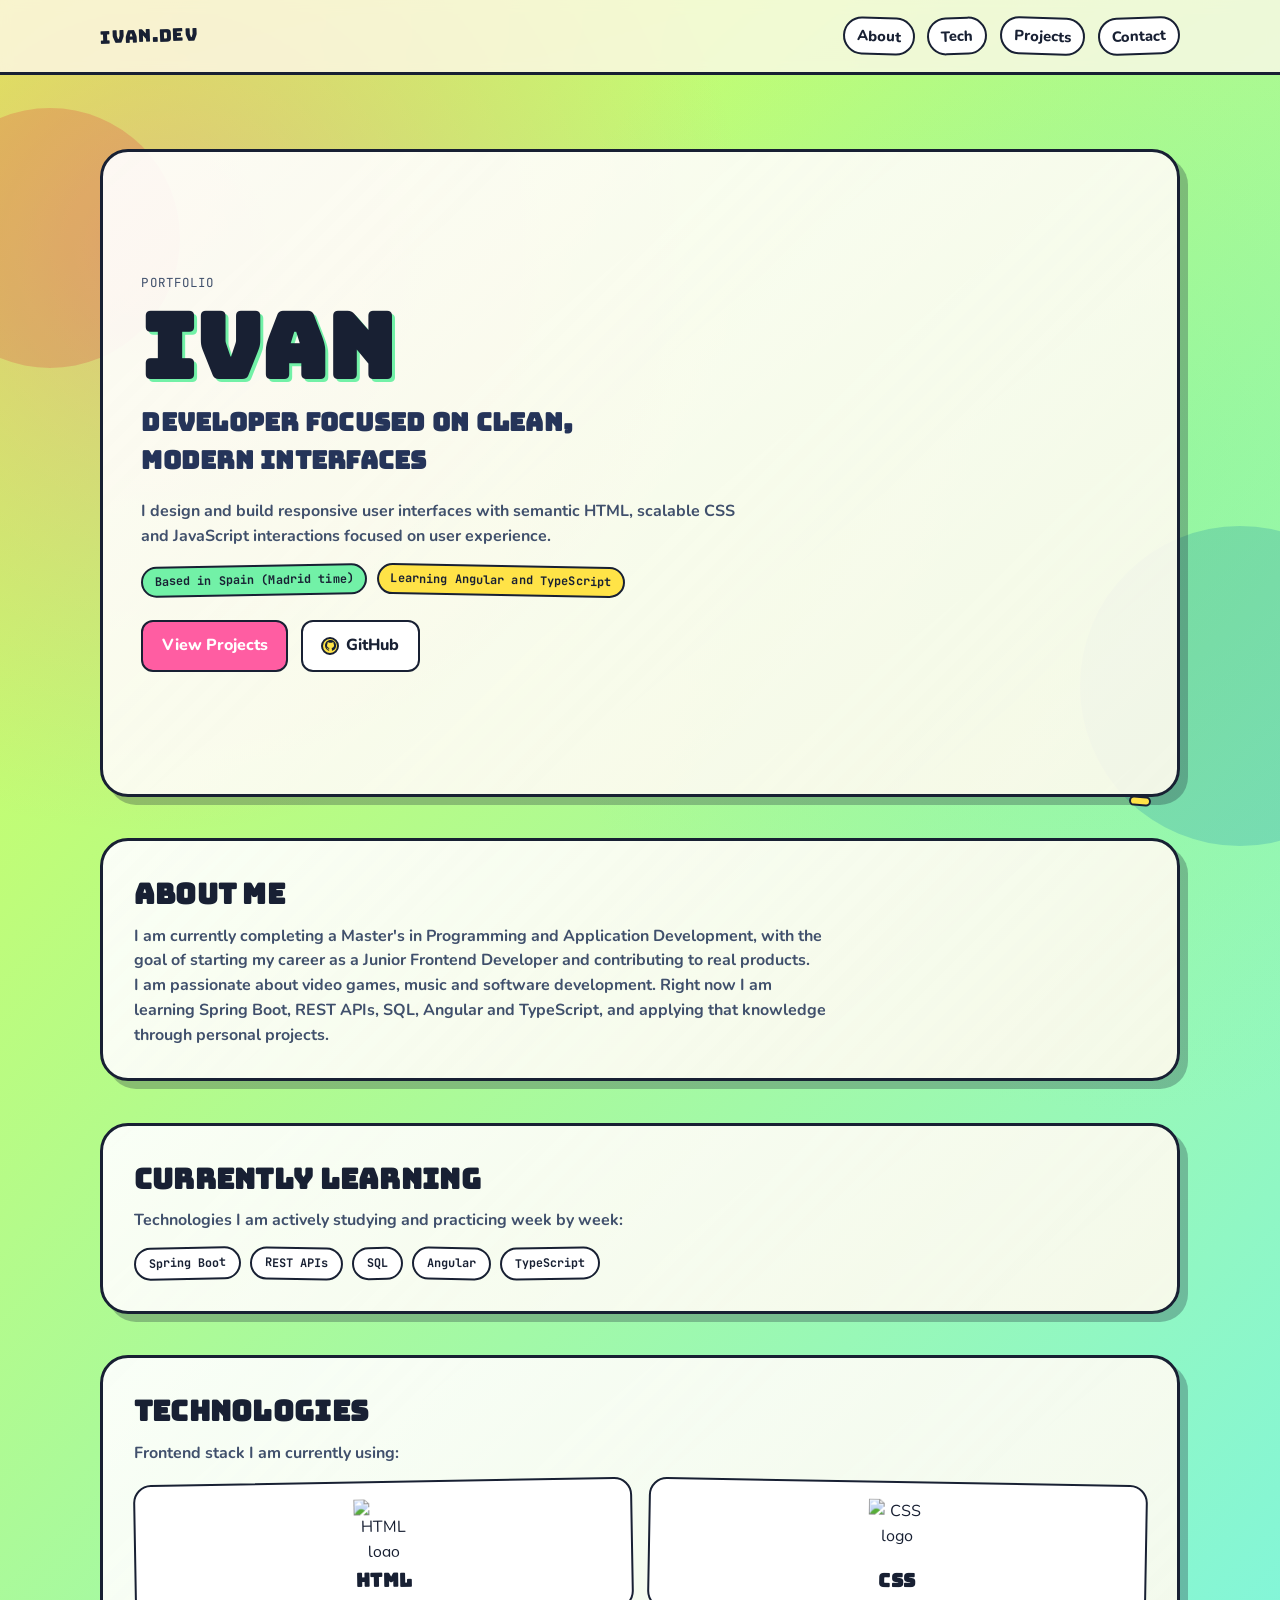
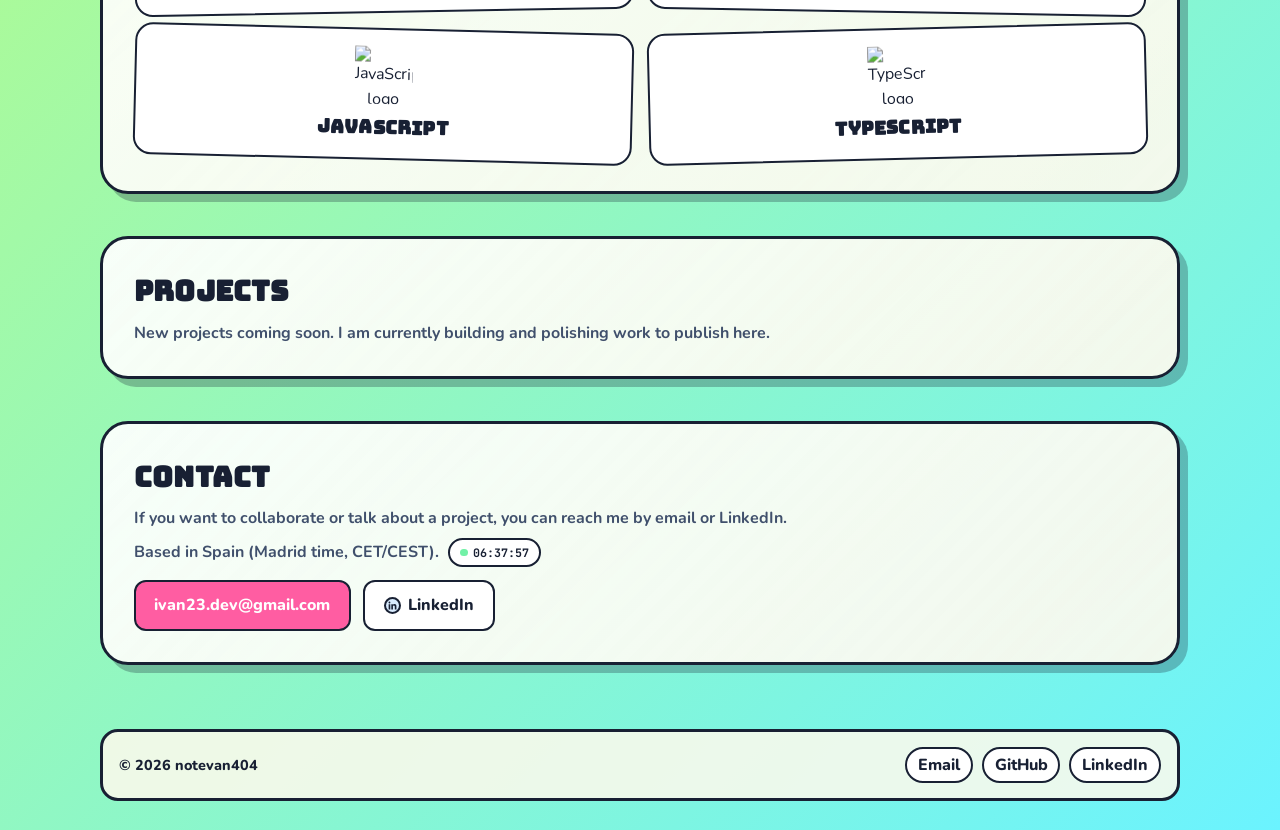
==== commit b26cd094: "Favicon" ====
--- a/index.html
+++ b/index.html
@@ -8,6 +8,8 @@
     <meta name="viewport" content="width=device-width, initial-scale=1.0">
     <!-- Título que aparece en la pestaña del navegador -->
     <title>Ivan Portfolio</title>
+    <!-- Favicon principal del portfolio -->
+    <link rel="icon" type="image/x-icon" href="assets/icons/favicon.ico">
 
     <!-- Preconexión a Google Fonts para mejorar el tiempo de carga -->
     <link rel="preconnect" href="https://fonts.googleapis.com">
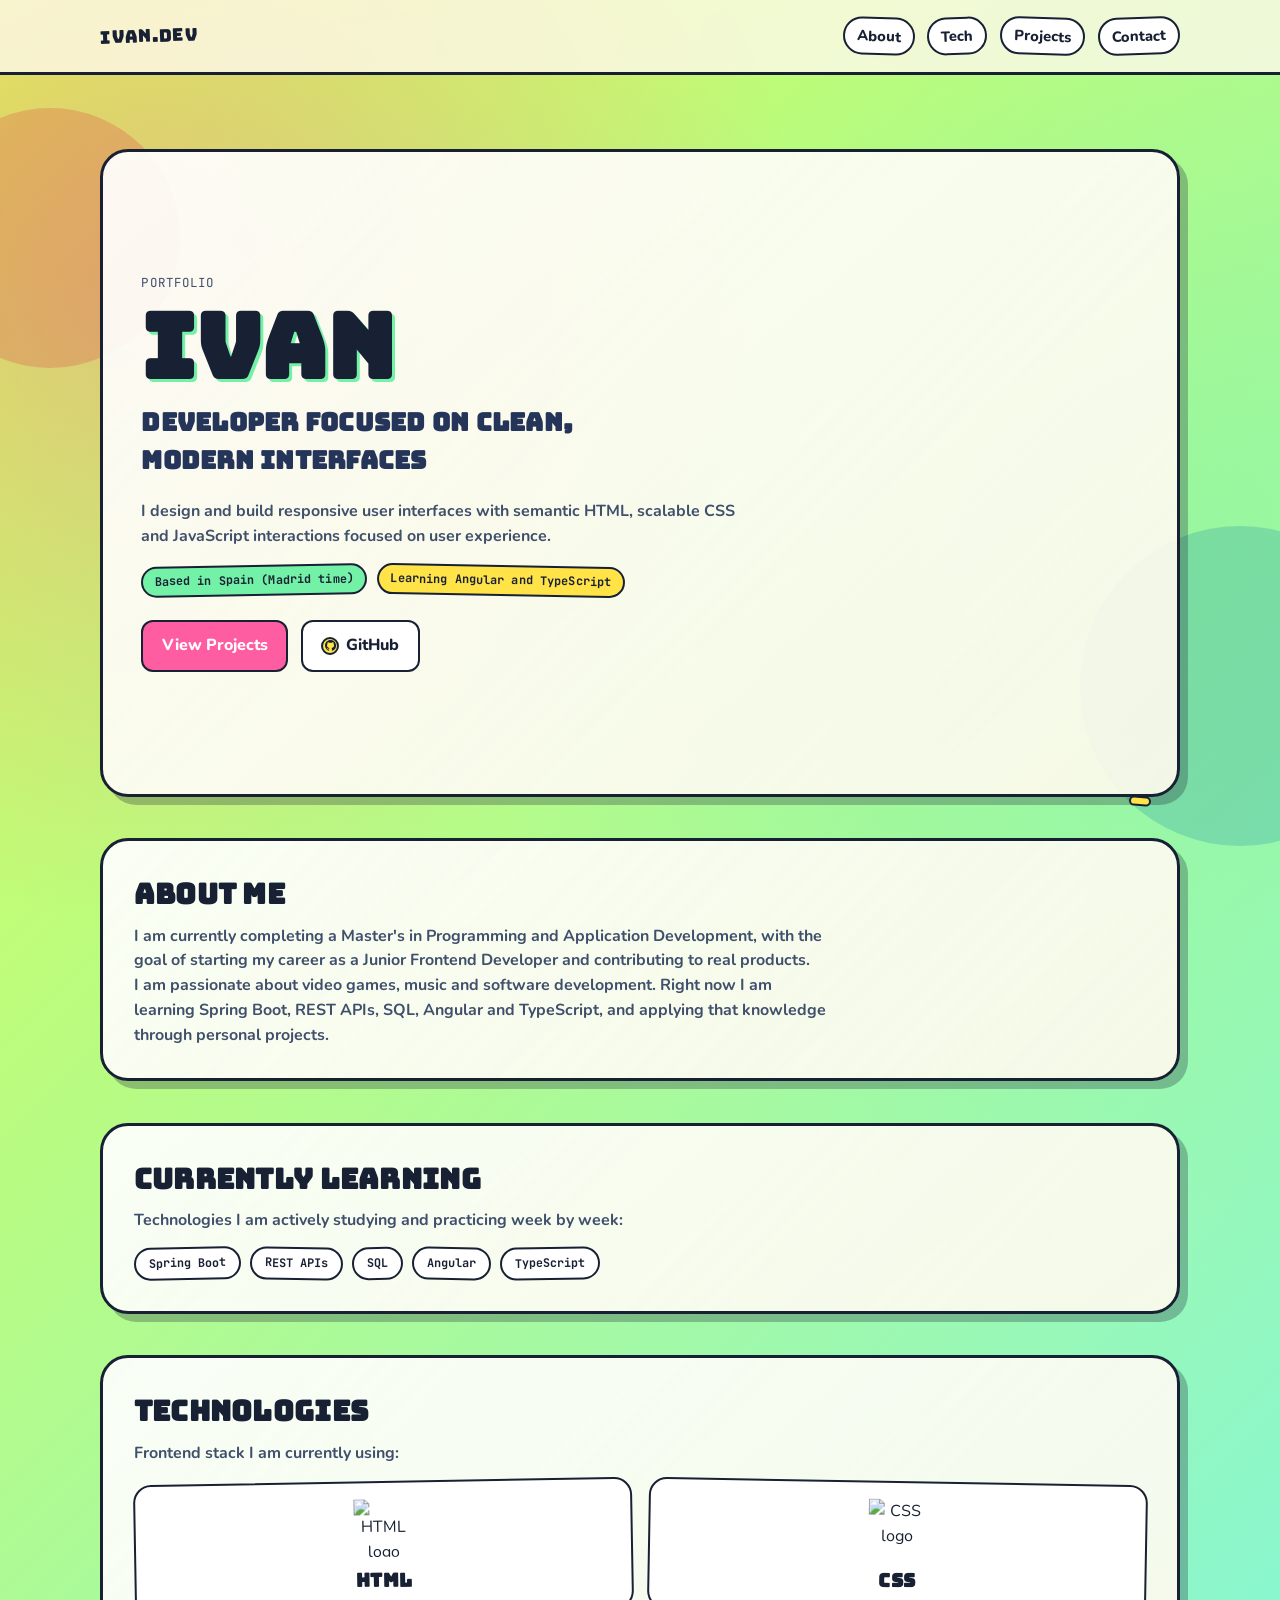
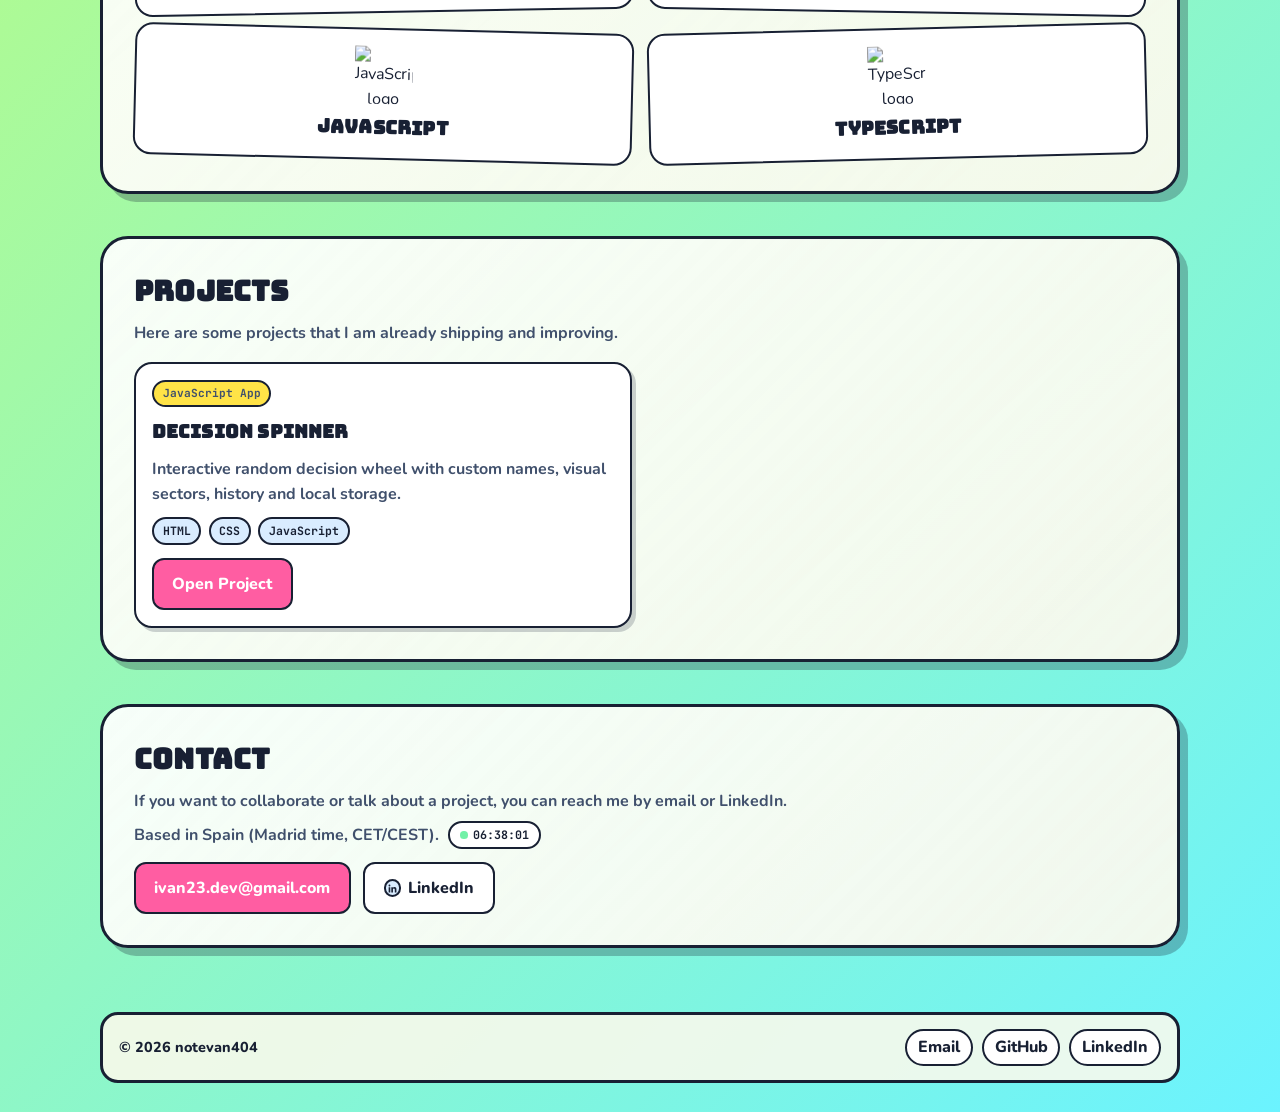
==== commit 1612497e: "Add project" ====
--- a/index.html
+++ b/index.html
@@ -153,7 +153,27 @@
         <!-- Sección destinada a mostrar proyectos -->
         <section id="projects" class="panel reveal">
             <h2>Projects</h2>
-            <p>New projects coming soon. I am currently building and polishing work to publish here.</p>
+            <p>Here are some projects that I am already shipping and improving.</p>
+
+            <!-- Grid de proyectos publicados -->
+            <div class="project-grid" aria-label="Project list">
+                <!-- Tarjeta del Decision Spinner -->
+                <article class="project-card">
+                    <p class="project-kicker">JavaScript App</p>
+                    <h3>Decision Spinner</h3>
+                    <p>Interactive random decision wheel with custom names, visual sectors, history and local storage.
+                    </p>
+                    <div class="project-tags" aria-label="Project technologies">
+                        <span>HTML</span>
+                        <span>CSS</span>
+                        <span>JavaScript</span>
+                    </div>
+                    <div class="project-actions">
+                        <a class="btn btn-primary" href="projects/decision-spinner/index.html" target="_blank"
+                            rel="noopener noreferrer">Open Project</a>
+                    </div>
+                </article>
+            </div>
         </section>
 
         <!-- Sección de contacto con botón de correo -->
--- a/css/style.css
+++ b/css/style.css
@@ -500,6 +500,74 @@
     width: 58px;
     height: 58px;
     object-fit: contain;
+}
+
+/* Grid para tarjetas de proyectos */
+.project-grid {
+    margin-top: 1rem;
+    display: grid;
+    grid-template-columns: repeat(2, minmax(240px, 1fr));
+    gap: 1rem;
+}
+
+/* Tarjeta individual de proyecto */
+.project-card {
+    background: var(--panel-alt);
+    border: 2px solid var(--border);
+    border-radius: 18px;
+    padding: 1rem;
+    text-align: left;
+    display: grid;
+    gap: 0.65rem;
+    box-shadow: 4px 4px 0 rgba(24, 32, 51, 0.2);
+    transition: transform 0.22s ease, box-shadow 0.22s ease;
+}
+
+.project-card:hover {
+    transform: translateY(-4px) rotate(-0.6deg);
+    box-shadow: 7px 7px 0 rgba(24, 32, 51, 0.24);
+}
+
+.project-kicker {
+    display: inline-flex;
+    width: fit-content;
+    border: 2px solid var(--border);
+    border-radius: 999px;
+    padding: 0.2rem 0.55rem;
+    font-family: "JetBrains Mono", monospace;
+    font-size: 0.7rem;
+    font-weight: 700;
+    color: var(--ink);
+    background: var(--accent-yellow);
+}
+
+.project-card h3 {
+    font-size: 1.15rem;
+    margin: 0;
+}
+
+.project-card p {
+    margin: 0;
+}
+
+.project-tags {
+    display: flex;
+    flex-wrap: wrap;
+    gap: 0.45rem;
+}
+
+.project-tags span {
+    border: 2px solid var(--border);
+    border-radius: 999px;
+    padding: 0.2rem 0.55rem;
+    background: #d9ecff;
+    font-family: "JetBrains Mono", monospace;
+    font-size: 0.72rem;
+    font-weight: 700;
+}
+
+.project-actions {
+    margin-top: 0.2rem;
 }
 
 /* Estado inicial para animación de aparición al hacer scroll */
@@ -633,6 +701,11 @@
         grid-template-columns: 1fr;
     }
 
+    /* En móvil, proyectos a una columna */
+    .project-grid {
+        grid-template-columns: 1fr;
+    }
+
     .site-footer {
         justify-content: center;
         text-align: center;
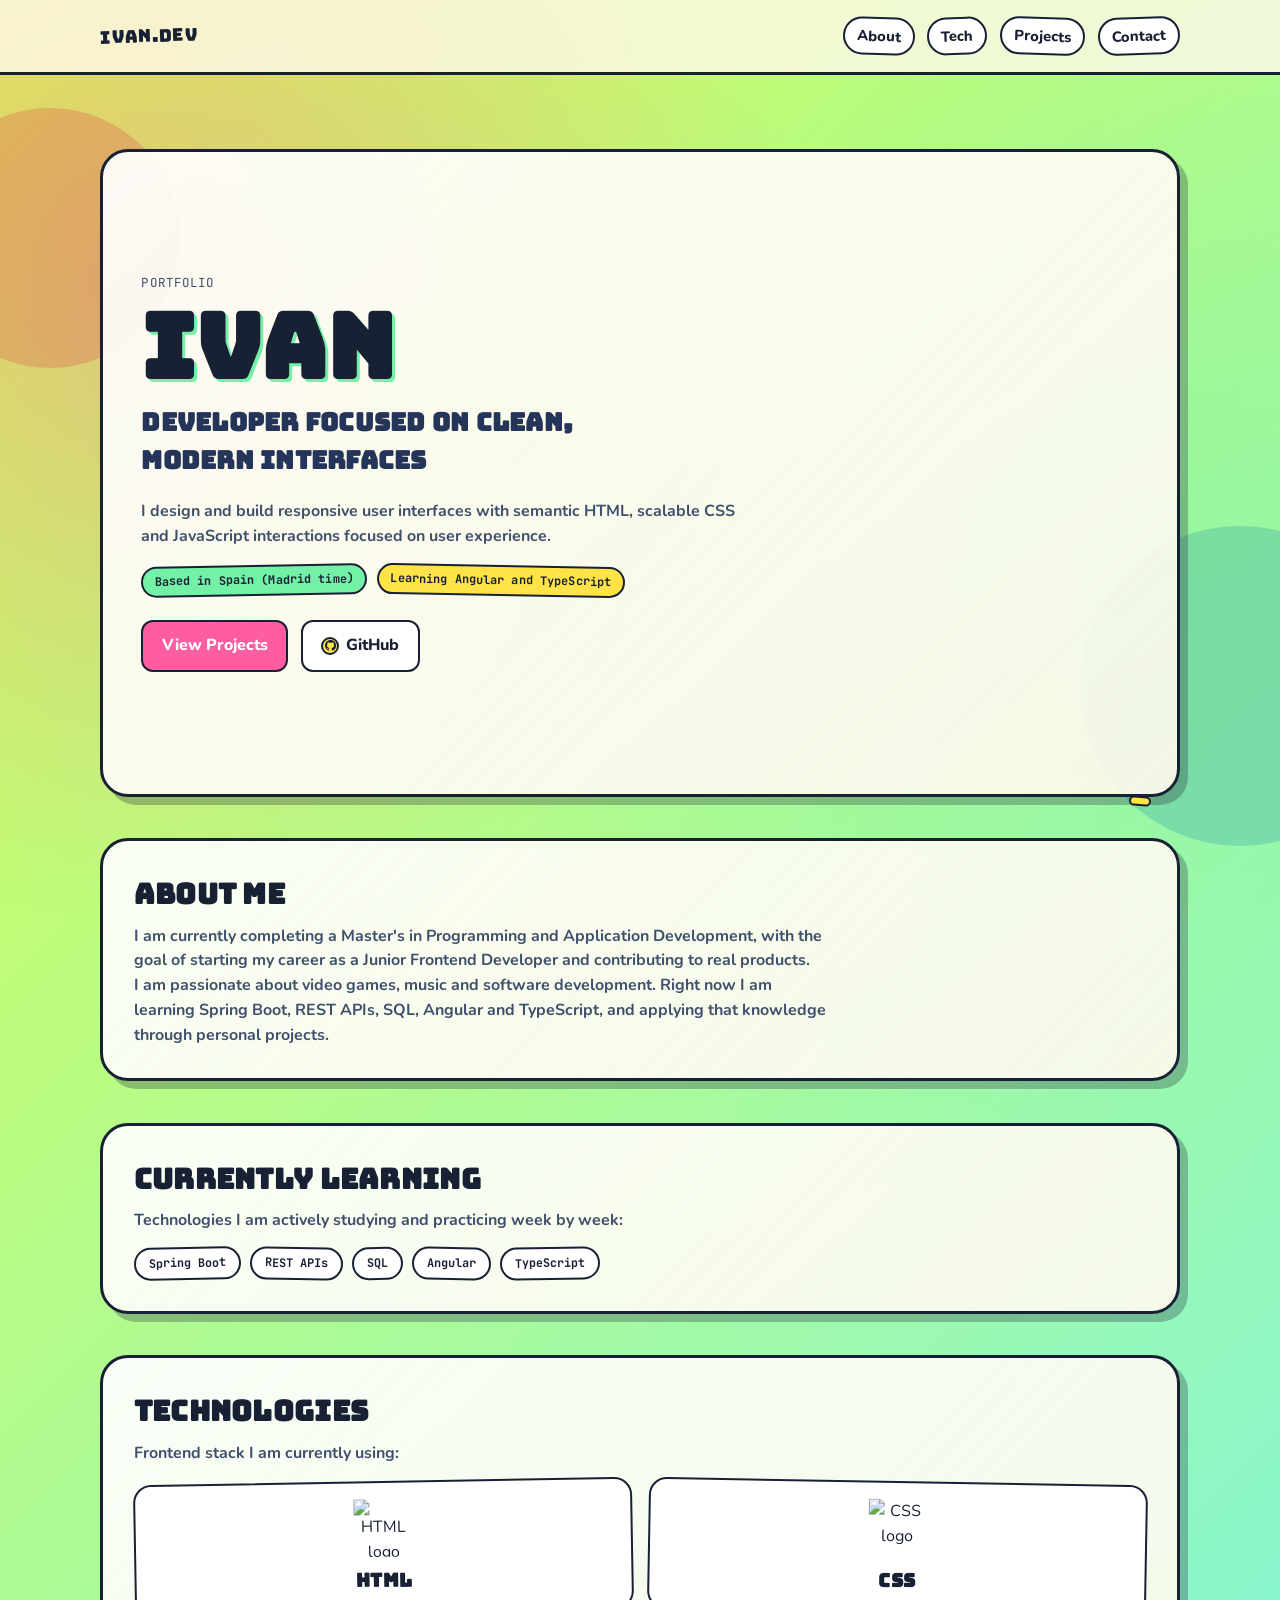
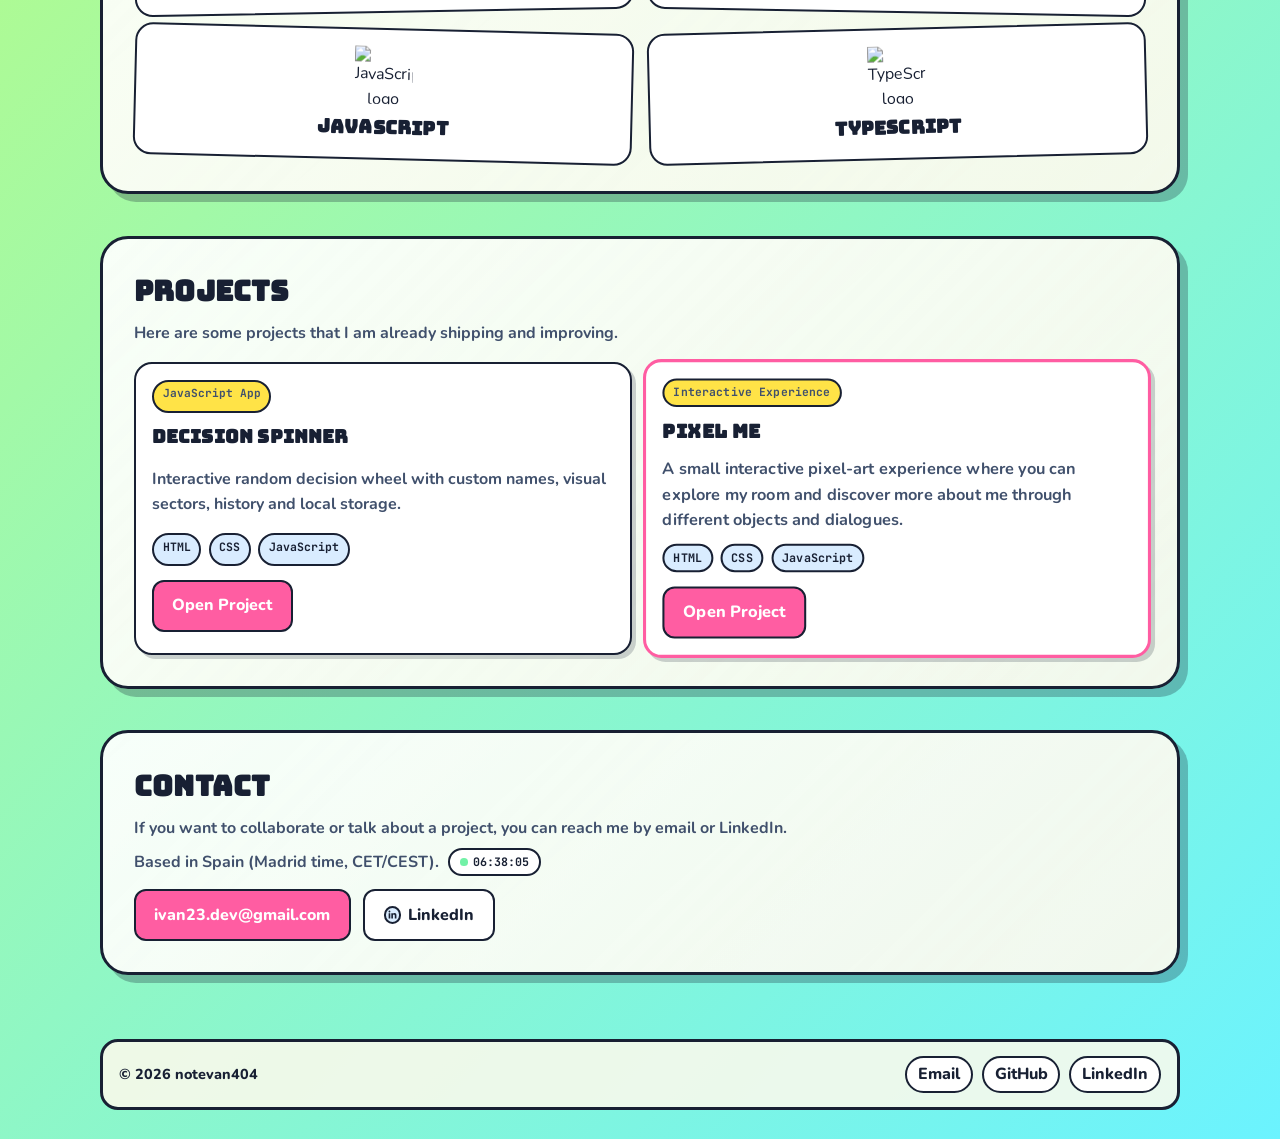
==== commit c5bacef7: "Añadir pixel me" ====
--- a/index.html
+++ b/index.html
@@ -171,6 +171,26 @@
                     <div class="project-actions">
                         <a class="btn btn-primary" href="projects/decision-spinner/index.html" target="_blank"
                             rel="noopener noreferrer">Open Project</a>
+                    </div>
+                </article>
+                <article class="project-card featured-project">
+                    <p class="project-kicker">Interactive Experience</p>
+                    <h3>Pixel Me</h3>
+                    <p>
+                        A small interactive pixel-art experience where you can explore my room and discover more about
+                        me through different objects and dialogues.
+                    </p>
+                    <div class="project-tags">
+                        <span>HTML</span>
+                        <span>CSS</span>
+                        <span>JavaScript</span>
+                    </div>
+
+                    <div class="project-actions">
+                        <a class="btn btn-primary" href="projects/pixel-me/index.html" target="_blank"
+                            rel="noopener noreferrer">
+                            Open Project
+                        </a>
                     </div>
                 </article>
             </div>
--- a/css/style.css
+++ b/css/style.css
@@ -726,4 +726,9 @@
     100% {
         box-shadow: 0 0 0 0 rgba(114, 241, 167, 0);
     }
+}
+
+.featured-project {
+    border: 3px solid var(--accent-pink);
+    transform: scale(1.02);
 }
